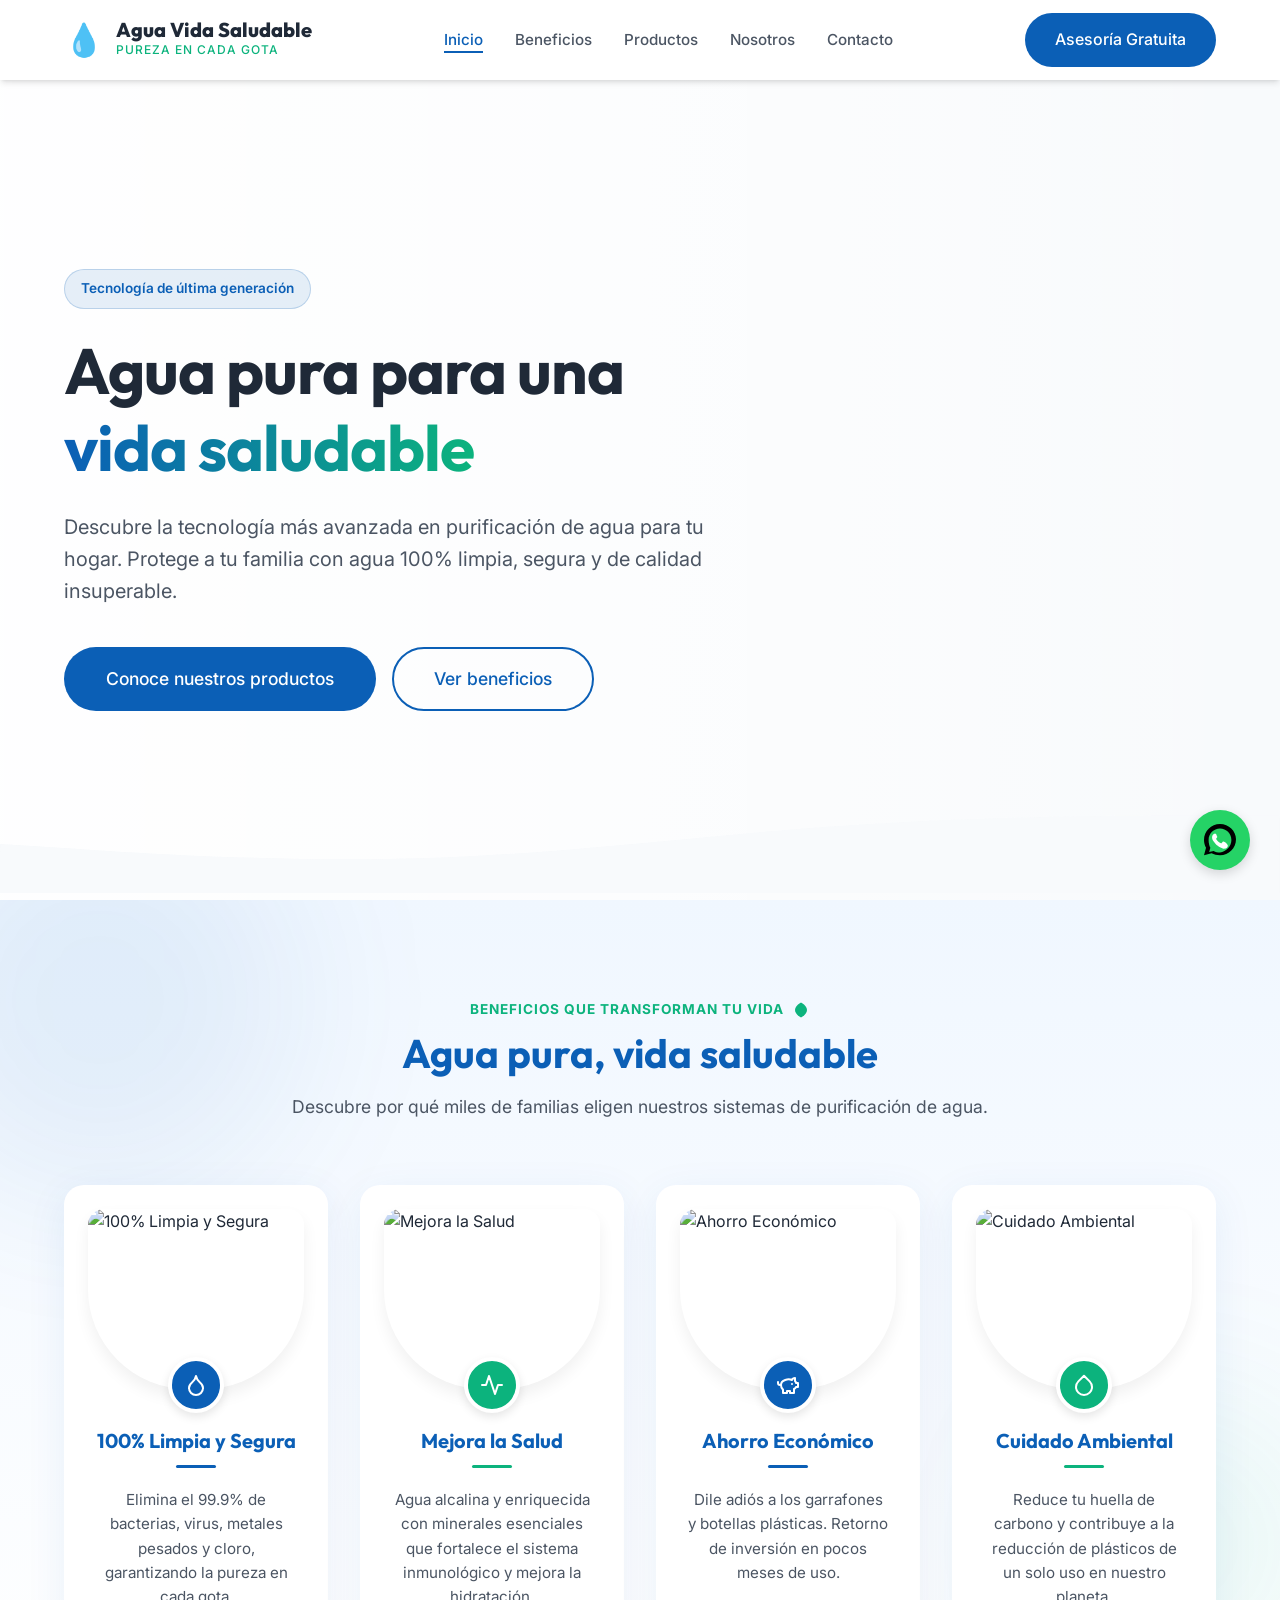
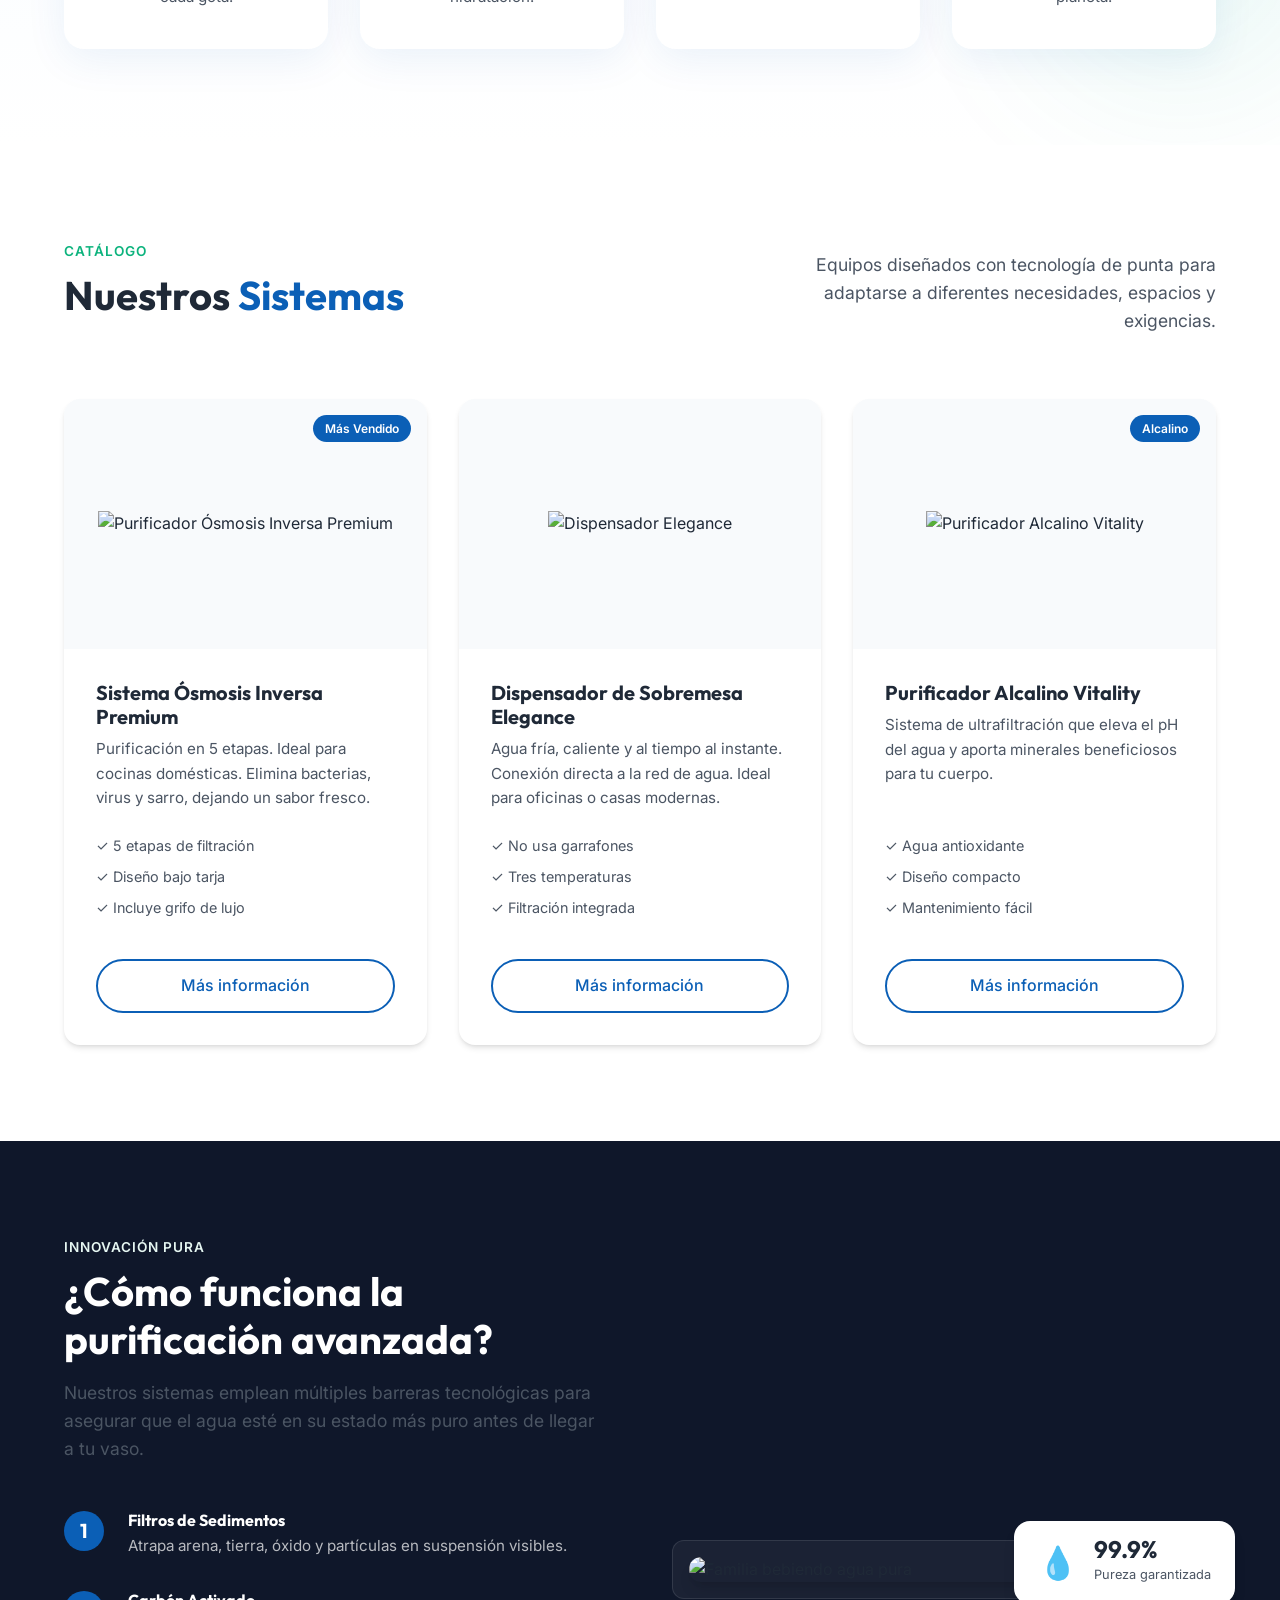
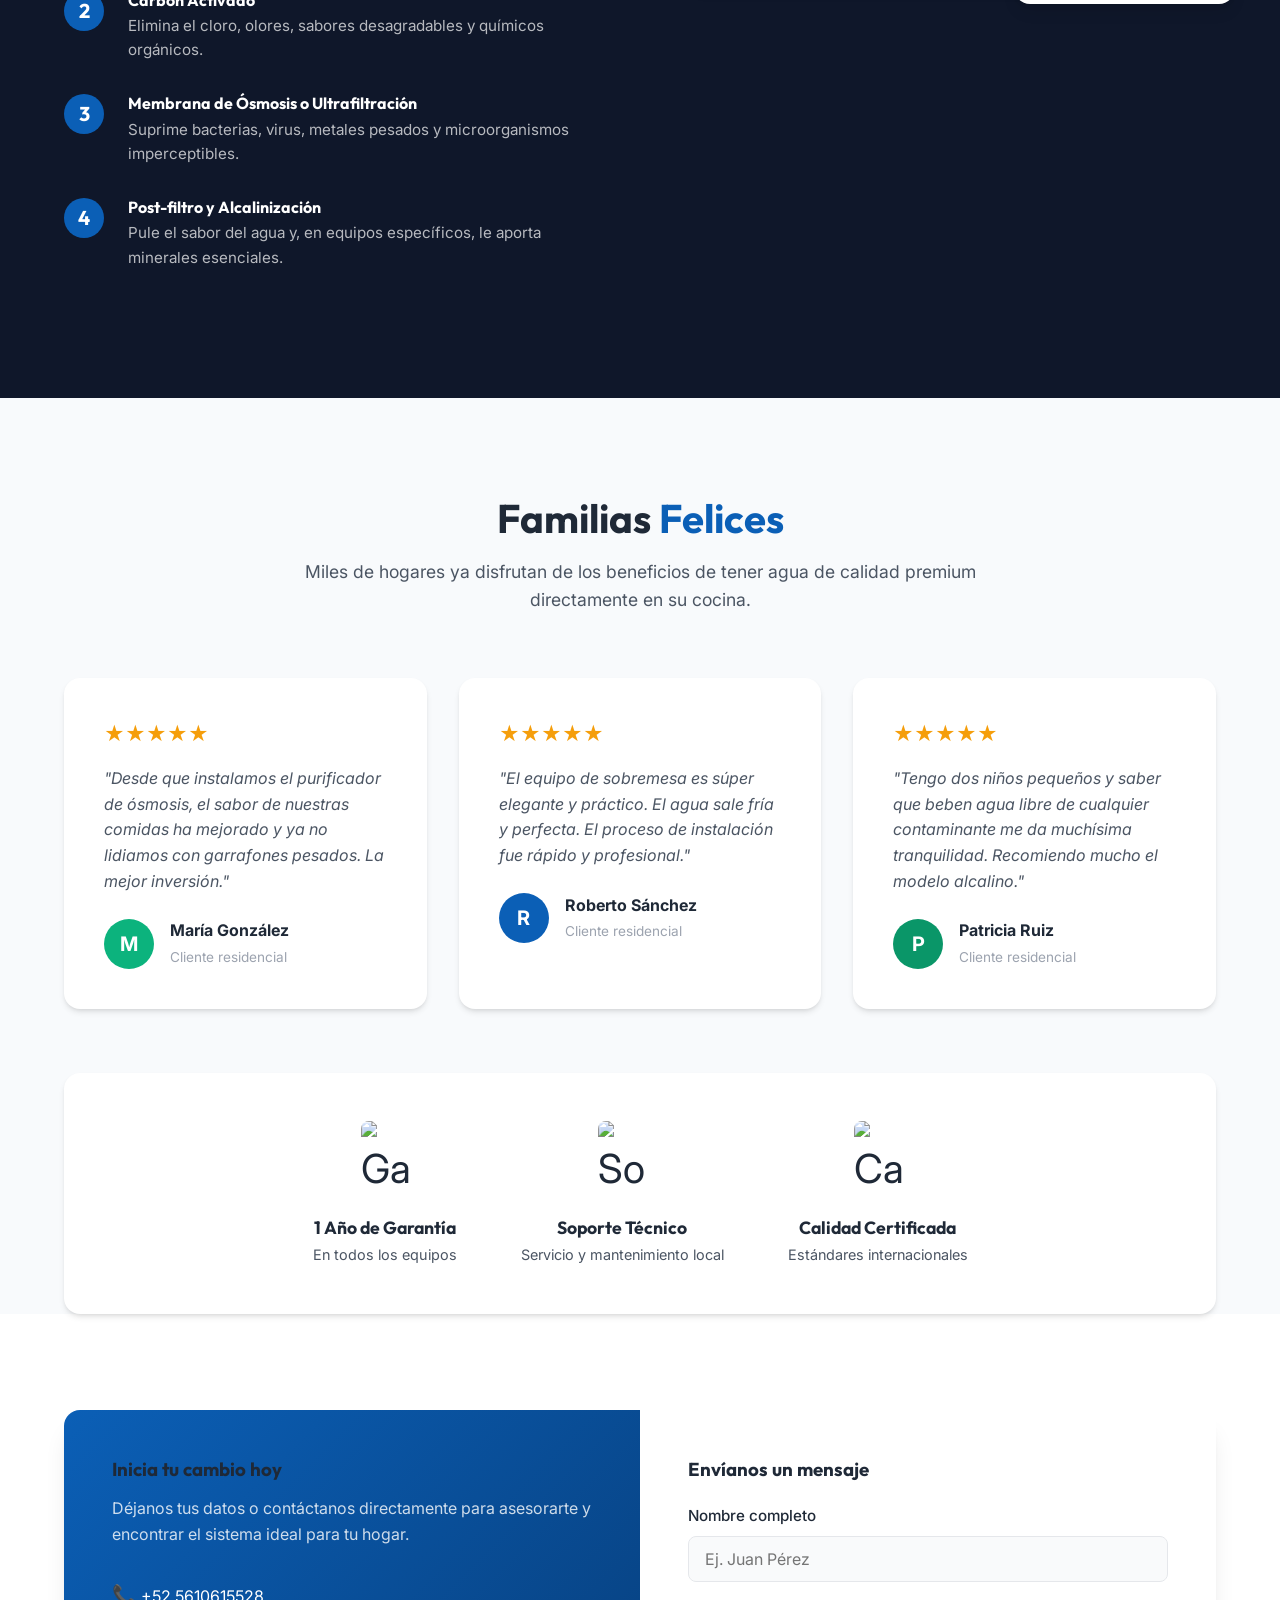
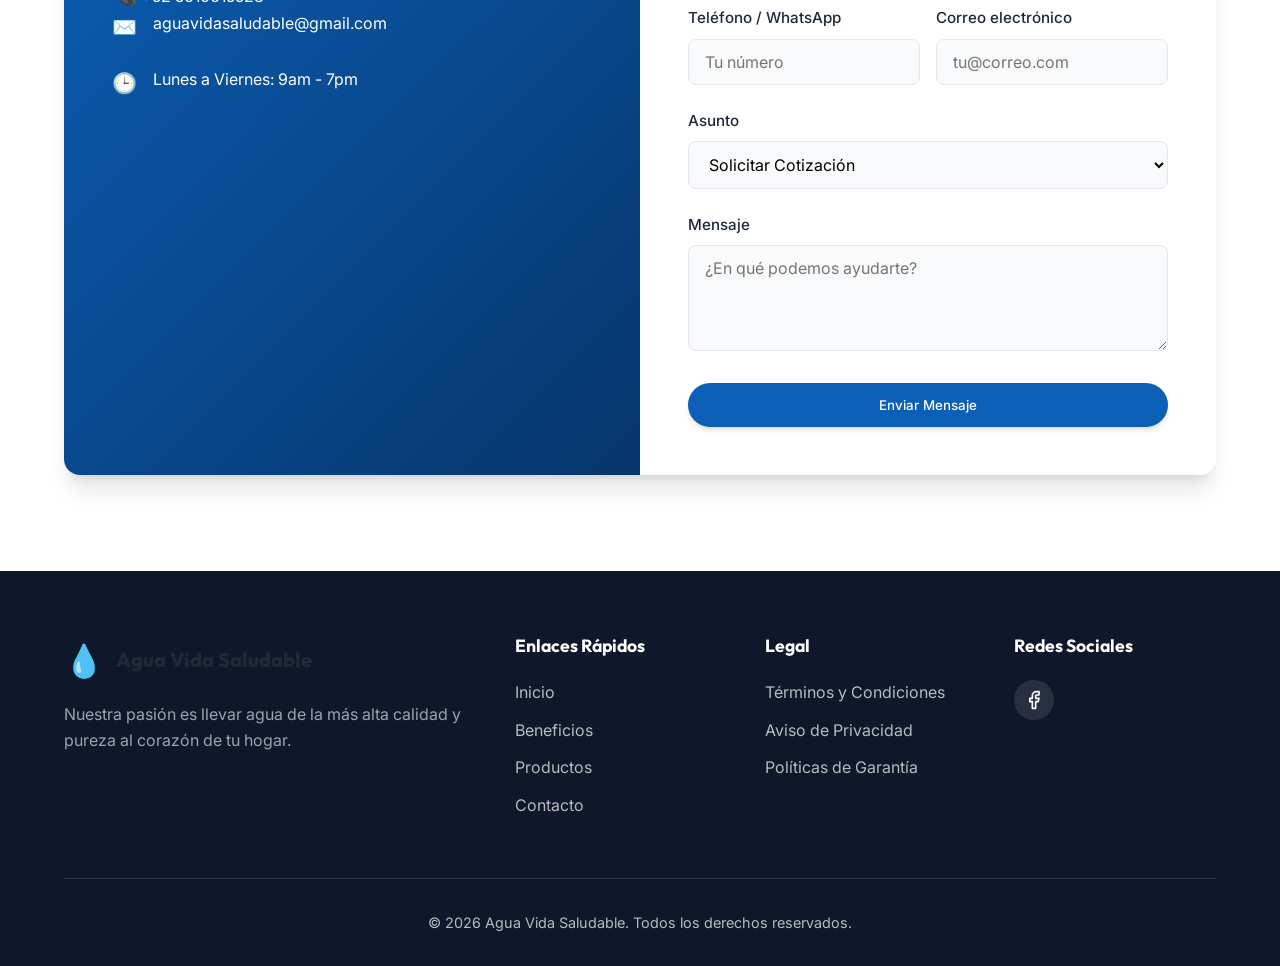
==== index.html @ 28e623c7 "Add files via upload" ====
<!DOCTYPE html>
<html lang="es">

<head>
    <meta charset="UTF-8">
    <meta name="viewport" content="width=device-width, initial-scale=1.0">
    <title>Agua Vida Saludable | Purificación de Agua para tu Hogar</title>
    <meta name="description"
        content="Sistemas de purificación de agua con tecnología avanzada para tu hogar. Agua 100% limpia y segura para una vida saludable.">

    <!-- Google Fonts -->
    <link rel="preconnect" href="https://fonts.googleapis.com">
    <link rel="preconnect" href="https://fonts.gstatic.com" crossorigin>
    <link
        href="https://fonts.googleapis.com/css2?family=Outfit:wght@300;400;500;600;700;800&family=Inter:wght@300;400;500;600&display=swap"
        rel="stylesheet">

    <link rel="stylesheet" href="styles.css">
</head>

<body>
    <!-- Navbar -->
    <header class="header" id="header">
        <div class="container nav-container">
            <a href="#" class="logo">
                <span class="logo-icon">💧</span> <!-- Consider replacing with SVG -->
                <div class="logo-text">
                    <span class="logo-title">Agua Vida Saludable</span>
                    <span class="logo-subtitle">Pureza en cada gota</span>
                </div>
            </a>

            <nav class="nav-menu" id="nav-menu">
                <ul class="nav-list">
                    <li class="nav-item"><a href="#inicio" class="nav-link">Inicio</a></li>
                    <li class="nav-item"><a href="#beneficios" class="nav-link">Beneficios</a></li>
                    <li class="nav-item"><a href="#productos" class="nav-link">Productos</a></li>
                    <li class="nav-item"><a href="#nosotros" class="nav-link">Nosotros</a></li>
                    <li class="nav-item"><a href="#contacto" class="nav-link">Contacto</a></li>
                </ul>
                <div class="nav-close" id="nav-close">
                    <span>✕</span>
                </div>
            </nav>

            <div class="nav-actions">
                <a href="#contacto" class="btn btn-primary d-none-mobile">Asesoría Gratuita</a>
                <div class="nav-toggle" id="nav-toggle">
                    <span class="bar"></span>
                    <span class="bar"></span>
                    <span class="bar"></span>
                </div>
            </div>
        </div>
    </header>

    <main>
        <!-- Home / Hero Section -->
        <section class="hero" id="inicio">
            <div class="hero-overlay"></div>
            <div class="container hero-container">
                <div class="hero-content">
                    <span class="badge fade-in-up">Tecnología de última generación</span>
                    <h1 class="hero-title fade-in-up delay-1">Agua pura para una <br><span class="text-gradient">vida
                            saludable</span></h1>
                    <p class="hero-description fade-in-up delay-2">Descubre la tecnología más avanzada en purificación
                        de agua para tu hogar. Protege a tu familia con agua 100% limpia, segura y de calidad
                        insuperable.</p>
                    <div class="hero-btns fade-in-up delay-3">
                        <a href="#productos" class="btn btn-primary btn-large">Conoce nuestros productos</a>
                        <a href="#beneficios" class="btn btn-outline btn-large">Ver beneficios</a>
                    </div>
                </div>
            </div>
            <!-- Curve bottom -->
            <div class="hero-shape">
                <svg viewBox="0 0 1440 120" xmlns="http://www.w3.org/2000/svg">
                    <path
                        d="M0,64L80,69.3C160,75,320,85,480,80C640,75,800,53,960,42.7C1120,32,1280,32,1360,32L1440,32L1440,120L1360,120C1280,120,1120,120,960,120C800,120,640,120,480,120C320,120,160,120,80,120L0,120Z"
                        fill="#f8fafc"></path>
                </svg>
            </div>
        </section>

        <!-- Benefits Section - Redesigned -->
        <section class="section section-beneficios" id="beneficios">
            <div class="container">
                <div class="section-header center fade-in-up">
                    <span class="section-subtitle subtitle-leaf">BENEFICIOS QUE TRANSFORMAN TU VIDA <svg width="18"
                            height="18" viewBox="0 0 24 24" fill="none" class="leaf-icon">
                            <path d="M12 22C12 22 20 18 20 12C20 6 12 2 12 2C12 2 4 6 4 12C4 18 12 22 12 22Z"
                                fill="var(--accent-green)" />
                        </svg></span>
                    <h2 class="section-title text-primary">Agua pura, vida saludable</h2>
                    <p class="section-description">Descubre por qué miles de familias eligen nuestros sistemas de
                        purificación de agua.</p>
                </div>

                <div class="benefits-grid-new">
                    <!-- Card 1 -->
                    <div class="benefit-card-new reveal">
                        <div class="benefit-header">
                            <div class="benefit-img-wrapper">
                                <img src="Imagenes/ChatGPT Image 23 abr 2026, 19_21_10.png" alt="100% Limpia y Segura">
                            </div>
                            <div class="benefit-icon-circle bg-blue">
                                <svg width="24" height="24" viewBox="0 0 24 24" fill="none" stroke="currentColor"
                                    stroke-width="2" stroke-linecap="round" stroke-linejoin="round">
                                    <path
                                        d="M12 22a7 7 0 0 0 7-7c0-2-1-3.9-3-5.5s-3.5-4-4-6.5c-.5 2.5-2 4.9-4 6.5C6 11.1 5 13 5 15a7 7 0 0 0 7 7z">
                                    </path>
                                </svg>
                            </div>
                        </div>
                        <div class="benefit-content">
                            <h3 class="benefit-title">100% Limpia y Segura</h3>
                            <div class="divider bg-blue"></div>
                            <p class="benefit-desc">Elimina el 99.9% de bacterias, virus, metales pesados y cloro,
                                garantizando la pureza en cada gota.</p>
                        </div>
                    </div>

                    <!-- Card 2 -->
                    <div class="benefit-card-new reveal delay-1">
                        <div class="benefit-header">
                            <div class="benefit-img-wrapper">
                                <img src="Imagenes/ChatGPT Image 23 abr 2026, 19_21_18.png" alt="Mejora la Salud">
                            </div>
                            <div class="benefit-icon-circle bg-green">
                                <svg width="24" height="24" viewBox="0 0 24 24" fill="none" stroke="currentColor"
                                    stroke-width="2" stroke-linecap="round" stroke-linejoin="round">
                                    <path d="M22 12h-4l-3 9L9 3l-3 9H2"></path>
                                </svg>
                            </div>
                        </div>
                        <div class="benefit-content">
                            <h3 class="benefit-title">Mejora la Salud</h3>
                            <div class="divider bg-green"></div>
                            <p class="benefit-desc">Agua alcalina y enriquecida con minerales esenciales que fortalece
                                el sistema inmunológico y mejora la hidratación.</p>
                        </div>
                    </div>

                    <!-- Card 3 -->
                    <div class="benefit-card-new reveal delay-2">
                        <div class="benefit-header">
                            <div class="benefit-img-wrapper">
                                <img src="Imagenes/ChatGPT Image 23 abr 2026, 19_21_23.png" alt="Ahorro Económico">
                            </div>
                            <div class="benefit-icon-circle bg-blue">
                                <svg width="24" height="24" viewBox="0 0 24 24" fill="none" stroke="currentColor"
                                    stroke-width="2" stroke-linecap="round" stroke-linejoin="round">
                                    <path
                                        d="M19 5c-1.5 0-2.8 1.4-3 2-3.5-1.5-11-.3-11 5 0 1.8 0 3 2 4.5V20h4v-2h3v2h4v-4c1-.5 1.7-1 2-2h2v-4h-2c0-1-.5-1.5-1-2h0V5z">
                                    </path>
                                    <path d="M2 9v1c0 1.1.9 2 2 2h1"></path>
                                    <path d="M16 11h.01"></path>
                                </svg>
                            </div>
                        </div>
                        <div class="benefit-content">
                            <h3 class="benefit-title">Ahorro Económico</h3>
                            <div class="divider bg-blue"></div>
                            <p class="benefit-desc">Dile adiós a los garrafones y botellas plásticas. Retorno de
                                inversión en pocos meses de uso.</p>
                        </div>
                    </div>

                    <!-- Card 4 -->
                    <div class="benefit-card-new reveal delay-3">
                        <div class="benefit-header">
                            <div class="benefit-img-wrapper">
                                <img src="Imagenes/ChatGPT Image 23 abr 2026, 19_28_13.png" alt="Cuidado Ambiental">
                            </div>
                            <div class="benefit-icon-circle bg-green">
                                <svg width="24" height="24" viewBox="0 0 24 24" fill="none" stroke="currentColor"
                                    stroke-width="2" stroke-linecap="round" stroke-linejoin="round">
                                    <path d="M12 2.69l5.66 5.66a8 8 0 1 1-11.31 0z"></path>
                                </svg>
                            </div>
                        </div>
                        <div class="benefit-content">
                            <h3 class="benefit-title">Cuidado Ambiental</h3>
                            <div class="divider bg-green"></div>
                            <p class="benefit-desc">Reduce tu huella de carbono y contribuye a la reducción de plásticos
                                de un solo uso en nuestro planeta.</p>
                        </div>
                    </div>
                </div>
            </div>
        </section>

        <!-- Products Section -->
        <section class="section" id="productos">
            <div class="container">
                <div class="section-header">
                    <div class="header-col">
                        <span class="section-subtitle">Catálogo</span>
                        <h2 class="section-title">Nuestros <span class="text-primary">Sistemas</span></h2>
                    </div>
                    <div class="header-col text-right">
                        <p class="section-description max-w-sm">Equipos diseñados con tecnología de punta para adaptarse
                            a diferentes necesidades, espacios y exigencias.</p>
                    </div>
                </div>

                <div class="products-grid">
                    <!-- Product 1 -->
                    <div class="product-card reveal">
                        <div class="product-badge">Más Vendido</div>
                        <div class="product-image-wrapper">
                            <img src="assets/product-1.jpg" alt="Purificador Ósmosis Inversa Premium"
                                class="product-img" id="img-product-1">
                        </div>
                        <div class="product-content">
                            <h3 class="product-title">Sistema Ósmosis Inversa Premium</h3>
                            <p class="product-desc">Purificación en 5 etapas. Ideal para cocinas domésticas. Elimina
                                bacterias, virus y sarro, dejando un sabor fresco.</p>
                            <ul class="product-features">
                                <li>✓ 5 etapas de filtración</li>
                                <li>✓ Diseño bajo tarja</li>
                                <li>✓ Incluye grifo de lujo</li>
                            </ul>
                            <div class="product-footer">
                                <a href="#contacto" class="btn btn-outline btn-full">Más información</a>
                            </div>
                        </div>
                    </div>

                    <!-- Product 2 -->
                    <div class="product-card reveal delay-1">
                        <div class="product-image-wrapper">
                            <img src="assets/product-2.jpg" alt="Dispensador Elegance" class="product-img"
                                id="img-product-2">
                        </div>
                        <div class="product-content">
                            <h3 class="product-title">Dispensador de Sobremesa Elegance</h3>
                            <p class="product-desc">Agua fría, caliente y al tiempo al instante. Conexión directa a la
                                red de agua. Ideal para oficinas o casas modernas.</p>
                            <ul class="product-features">
                                <li>✓ No usa garrafones</li>
                                <li>✓ Tres temperaturas</li>
                                <li>✓ Filtración integrada</li>
                            </ul>
                            <div class="product-footer">
                                <a href="#contacto" class="btn btn-outline btn-full">Más información</a>
                            </div>
                        </div>
                    </div>

                    <!-- Product 3 -->
                    <div class="product-card reveal delay-2">
                        <div class="product-badge bg-green">Alcalino</div>
                        <div class="product-image-wrapper">
                            <img src="assets/product-3.jpg" alt="Purificador Alcalino Vitality" class="product-img"
                                id="img-product-3">
                        </div>
                        <div class="product-content">
                            <h3 class="product-title">Purificador Alcalino Vitality</h3>
                            <p class="product-desc">Sistema de ultrafiltración que eleva el pH del agua y aporta
                                minerales beneficiosos para tu cuerpo.</p>
                            <ul class="product-features">
                                <li>✓ Agua antioxidante</li>
                                <li>✓ Diseño compacto</li>
                                <li>✓ Mantenimiento fácil</li>
                            </ul>
                            <div class="product-footer">
                                <a href="#contacto" class="btn btn-outline btn-full">Más información</a>
                            </div>
                        </div>
                    </div>
                </div>
            </div>
        </section>

        <!-- How it Works -->
        <section class="section section-dark" id="nosotros">
            <div class="container relative">
                <div class="grid-2 gap-alot items-center">
                    <div class="how-content reveal">
                        <span class="section-subtitle text-light">Innovación pura</span>
                        <h2 class="section-title text-white">¿Cómo funciona la purificación avanzada?</h2>
                        <p class="section-description text-gray">Nuestros sistemas emplean múltiples barreras
                            tecnológicas para asegurar que el agua esté en su estado más puro antes de llegar a tu vaso.
                        </p>

                        <div class="steps-list">
                            <div class="step-item">
                                <div class="step-number">1</div>
                                <div class="step-info">
                                    <h4 class="step-title">Filtros de Sedimentos</h4>
                                    <p class="step-desc">Atrapa arena, tierra, óxido y partículas en suspensión
                                        visibles.</p>
                                </div>
                            </div>
                            <div class="step-item">
                                <div class="step-number">2</div>
                                <div class="step-info">
                                    <h4 class="step-title">Carbón Activado</h4>
                                    <p class="step-desc">Elimina el cloro, olores, sabores desagradables y químicos
                                        orgánicos.</p>
                                </div>
                            </div>
                            <div class="step-item">
                                <div class="step-number">3</div>
                                <div class="step-info">
                                    <h4 class="step-title">Membrana de Ósmosis o Ultrafiltración</h4>
                                    <p class="step-desc">Suprime bacterias, virus, metales pesados y microorganismos
                                        imperceptibles.</p>
                                </div>
                            </div>
                            <div class="step-item">
                                <div class="step-number">4</div>
                                <div class="step-info">
                                    <h4 class="step-title">Post-filtro y Alcalinización</h4>
                                    <p class="step-desc">Pule el sabor del agua y, en equipos específicos, le aporta
                                        minerales esenciales.</p>
                                </div>
                            </div>
                        </div>
                    </div>
                    <div class="how-image reveal right">
                        <div class="image-wrapper with-border">
                            <!-- Placeholder inline base64 for now, replacing with AI image later -->
                            <img src="assets/family.jpg" alt="Familia bebiendo agua pura" class="rounded-img shadow-lg"
                                id="img-family">
                            <div class="floating-card highlight-card top-right bounce">
                                <span class="highlight-icon">💧</span>
                                <div class="highlight-text">
                                    <strong>99.9%</strong>
                                    <span>Pureza garantizada</span>
                                </div>
                            </div>
                        </div>
                    </div>
                </div>
            </div>
            <!-- Curve top -->
            <div class="section-shape top">
                <svg viewBox="0 0 1440 120" xmlns="http://www.w3.org/2000/svg">
                    <path
                        d="M0,64L80,69.3C160,75,320,85,480,80C640,75,800,53,960,42.7C1120,32,1280,32,1360,32L1440,32L1440,0L1360,0C1280,0,1120,0,960,0C800,0,640,0,480,0C320,0,160,0,80,0L0,0Z"
                        fill="#ffffff"></path>
                </svg>
            </div>
            <!-- Curve bottom -->
            <div class="section-shape bottom text-bg">
                <svg viewBox="0 0 1440 120" xmlns="http://www.w3.org/2000/svg">
                    <path
                        d="M0,64L80,69.3C160,75,320,85,480,80C640,75,800,53,960,42.7C1120,32,1280,32,1360,32L1440,32L1440,120L1360,120C1280,120,1120,120,960,120C800,120,640,120,480,120C320,120,160,120,80,120L0,120Z"
                        fill="#f8fafc"></path>
                </svg>
            </div>
        </section>

        <!-- Testimonials & Trust -->
        <section class="section section-bg pb-0">
            <div class="container">
                <div class="section-header center mb-extra">
                    <h2 class="section-title">Familias <span class="text-primary">Felices</span></h2>
                    <p class="section-description">Miles de hogares ya disfrutan de los beneficios de tener agua de
                        calidad premium directamente en su cocina.</p>
                </div>

                <div class="testimonials-grid">
                    <div class="testimonial-card reveal">
                        <div class="rating">★★★★★</div>
                        <p class="testimonial-text">"Desde que instalamos el purificador de ósmosis, el sabor de
                            nuestras comidas ha mejorado y ya no lidiamos con garrafones pesados. La mejor inversión."
                        </p>
                        <div class="author">
                            <div class="author-img bg-green">M</div>
                            <div class="author-info">
                                <strong>María González</strong>
                                <span>Cliente residencial</span>
                            </div>
                        </div>
                    </div>
                    <div class="testimonial-card reveal delay-1">
                        <div class="rating">★★★★★</div>
                        <p class="testimonial-text">"El equipo de sobremesa es súper elegante y práctico. El agua sale
                            fría y perfecta. El proceso de instalación fue rápido y profesional."</p>
                        <div class="author">
                            <div class="author-img bg-blue">R</div>
                            <div class="author-info">
                                <strong>Roberto Sánchez</strong>
                                <span>Cliente residencial</span>
                            </div>
                        </div>
                    </div>
                    <div class="testimonial-card reveal delay-2">
                        <div class="rating">★★★★★</div>
                        <p class="testimonial-text">"Tengo dos niños pequeños y saber que beben agua libre de cualquier
                            contaminante me da muchísima tranquilidad. Recomiendo mucho el modelo alcalino."</p>
                        <div class="author">
                            <div class="author-img bg-green-dark">P</div>
                            <div class="author-info">
                                <strong>Patricia Ruiz</strong>
                                <span>Cliente residencial</span>
                            </div>
                        </div>
                    </div>
                </div>

                <!-- Trust Badges -->
                <div class="trust-container reveal">
                    <div class="trust-item">
                        <div class="trust-icon"><img src="Imagenes/garantia.png" alt="Garantía" style="max-width: 48px; border-radius: 8px;"></div>
                        <h4>1 Año de Garantía</h4>
                        <p>En todos los equipos</p>
                    </div>
                    <div class="trust-item">
                        <div class="trust-icon"><img src="Imagenes/soporte.png" alt="Soporte" style="max-width: 48px; border-radius: 8px;"></div>
                        <h4>Soporte Técnico</h4>
                        <p>Servicio y mantenimiento local</p>
                    </div>
                    <div class="trust-item">
                        <div class="trust-icon"><img src="Imagenes/calidad.png" alt="Calidad" style="max-width: 48px; border-radius: 8px;"></div>
                        <h4>Calidad Certificada</h4>
                        <p>Estándares internacionales</p>
                    </div>
                </div>
            </div>
        </section>

        <!-- Contact Section -->
        <section class="section" id="contacto">
            <div class="container">
                <div class="contact-card shadow-xl rounded-2xl overflow-hidden reveal">
                    <div class="grid-2 gap-0">
                        <div class="contact-info bg-gradient-blue text-white p-wide">
                            <h3 class="mb-4 text-2xl font-bold">Inicia tu cambio hoy</h3>
                            <p class="mb-8 text-white-80">Déjanos tus datos o contáctanos directamente para asesorarte y
                                encontrar el sistema ideal para tu hogar.</p>

                            <ul class="contact-list" <li>
                                <span class="icon">📞</span>
                                <span>+52 5610615528</span>
                                </li>
                                <li>
                                    <span class="icon">✉️</span>
                                    <span>aguavidasaludable@gmail.com</span>
                                </li>
                                <li>
                                    <span class="icon">🕒</span>
                                    <span>Lunes a Viernes: 9am - 7pm</span>
                                </li>
                            </ul>
                        </div>
                        <div class="contact-form-container bg-white p-wide">
                            <h3 class="mb-6 text-xl font-bold">Envíanos un mensaje</h3>
                            <form id="contactForm" class="contact-form" action="https://formsubmit.co/aguavidasaludable@gmail.com" method="POST">
                                <!-- Configuración de Formsubmit -->
                                <input type="hidden" name="_subject" value="Nuevo mensaje - Agua Vida Saludable">
                                <input type="hidden" name="_captcha" value="false">
                                
                                <div class="form-group">
                                    <label for="name">Nombre completo</label>
                                    <input type="text" id="name" name="Nombre" class="form-control" placeholder="Ej. Juan Pérez"
                                        required>
                                </div>
                                <div class="form-group grid-2 gap-md">
                                    <div>
                                        <label for="phone">Teléfono / WhatsApp</label>
                                        <input type="tel" id="phone" name="Telefono" class="form-control" placeholder="Tu número"
                                            required>
                                    </div>
                                    <div>
                                        <label for="email">Correo electrónico</label>
                                        <input type="email" id="email" name="Email" class="form-control" placeholder="tu@correo.com" required>
                                    </div>
                                </div>
                                <div class="form-group">
                                    <label for="subject">Asunto</label>
                                    <select id="subject" name="Asunto" class="form-control" required>
                                        <option value="cotizacion">Solicitar Cotización</option>
                                        <option value="asesoria">Asesoría sobre productos</option>
                                        <option value="mantenimiento">Mantenimiento de equipo</option>
                                        <option value="otro">Otro</option>
                                    </select>
                                </div>
                                <div class="form-group">
                                    <label for="message">Mensaje</label>
                                    <textarea id="message" name="Mensaje" rows="4" class="form-control"
                                        placeholder="¿En qué podemos ayudarte?" required></textarea>
                                </div>
                                <button type="submit" class="btn btn-primary btn-full shadow-md">Enviar Mensaje</button>
                            </form>
                        </div>
                    </div>
                </div>
            </div>
        </section>
    </main>

    <!-- Footer -->
    <footer class="footer">
        <div class="container">
            <div class="footer-grid">
                <div class="footer-col brand-col">
                    <a href="#" class="logo text-white mb-4">
                        <span class="logo-icon">💧</span>
                        <div class="logo-text">
                            <span class="logo-title">Agua Vida Saludable</span>
                        </div>
                    </a>
                    <p class="footer-desc text-gray">Nuestra pasión es llevar agua de la más alta calidad y pureza al
                        corazón de tu hogar.</p>
                </div>

                <div class="footer-col">
                    <h4 class="footer-heading">Enlaces Rápidos</h4>
                    <ul class="footer-links">
                        <li><a href="#inicio">Inicio</a></li>
                        <li><a href="#beneficios">Beneficios</a></li>
                        <li><a href="#productos">Productos</a></li>
                        <li><a href="#contacto">Contacto</a></li>
                    </ul>
                </div>

                <div class="footer-col">
                    <h4 class="footer-heading">Legal</h4>
                    <ul class="footer-links">
                        <li><a href="terminos-condiciones.html">Términos y Condiciones</a></li>
                        <li><a href="aviso-privacidad.html">Aviso de Privacidad</a></li>
                        <li><a href="politicas-garantia.html">Políticas de Garantía</a></li>
                    </ul>
                </div>

                <div class="footer-col">
                    <h4 class="footer-heading">Redes Sociales</h4>
                    <div class="social-links">
                        <a href="https://www.facebook.com/share/18jmCmpizF/" target="_blank" class="social-link" aria-label="Facebook">
                            <svg width="20" height="20" viewBox="0 0 24 24" fill="none" stroke="currentColor" stroke-width="2" stroke-linecap="round" stroke-linejoin="round"><path d="M18 2h-3a5 5 0 0 0-5 5v3H7v4h3v8h4v-8h3l1-4h-4V7a1 1 0 0 1 1-1h3z"></path></svg>
                        </a>
                    </div>
                </div>
            </div>

            <div class="footer-bottom text-center">
                <p>&copy; 2026 Agua Vida Saludable. Todos los derechos reservados.</p>
            </div>
        </div>
    </footer>

    <!-- Floating WhatsApp Button -->
    <a href="#" id="whatsapp-btn" target="_blank" class="floating-whatsapp" aria-label="Chat on WhatsApp">
        <svg viewBox="0 0 32 32" fill="currentColor">
            <path
                d="M16,0C7.163,0,0,7.163,0,16c0,2.83,0.74,5.485,2.03,7.802l-2.02,7.362l7.531-1.977C9.822,30.41,12.802,31.2,16,31.2  c8.837,0,16-7.163,16-16C32,7.163,24.837,0,16,0z M16,28.6c-2.316,0-4.48-0.612-6.36-1.666l-4.475,1.176l1.196-4.364  C5.302,21.848,4.6,19.012,4.6,16c0-6.286,5.114-11.4,11.4-11.4S27.4,9.714,27.4,16S22.286,27.4,16,28.6z"
                fill="#000000" />
            <path
                d="M21.902,18.73c-0.347-0.174-2.05-1.013-2.368-1.129c-0.318-0.116-0.549-0.174-0.781,0.174  c-0.231,0.347-0.896,1.129-1.098,1.36c-0.203,0.232-0.405,0.261-0.752,0.087c-0.347-0.174-1.464-0.54-2.788-1.718  c-1.031-0.917-1.727-2.049-1.93-2.397c-0.203-0.347-0.022-0.536,0.152-0.709c0.156-0.156,0.347-0.405,0.52-0.608  c0.174-0.203,0.231-0.347,0.347-0.579c0.116-0.232,0.058-0.434-0.029-0.608c-0.087-0.174-0.781-1.882-1.07-2.576  C11.834,9.721,11.554,9.75,11.332,9.75c-0.203,0-0.521-0.029-0.781-0.029c-0.26,0-0.694,0.087-1.07,0.492  C9.104,10.619,8.063,11.574,8.063,13.513c0,1.939,1.446,3.819,1.649,4.08c0.203,0.261,2.789,4.257,6.755,5.972  c0.943,0.408,1.678,0.652,2.253,0.835c0.948,0.301,1.81,0.258,2.492,0.156c0.763-0.113,2.05-0.838,2.34-1.649  c0.289-0.81,0.289-1.505,0.203-1.649S22.25,18.904,21.902,18.73z"
                fill="#ffffff" />
        </svg>
    </a>

    <script src="script.js"></script>
</body>

</html>
---- styles.css ----
/* =====================
   Variables & Theme
   ===================== */
:root {
    --primary-blue: #0b5fb6;
    --primary-blue-hover: #08498f;
    --primary-blue-light: #e6f0fa;
    --accent-green: #0cb37d;
    --accent-green-hover: #0a9668;
    --accent-green-light: #e6f7f2;
    --text-main: #1f2937;
    --text-muted: #4b5563;
    --text-light: #9ca3af;
    --bg-main: #ffffff;
    --bg-alt: #f8fafc;
    --bg-dark: #0f172a;
    --font-heading: 'Outfit', sans-serif;
    --font-body: 'Inter', sans-serif;
    --max-width: 1200px;
    --nav-height: 80px;
    --transition: all 0.3s cubic-bezier(0.4, 0, 0.2, 1);
    --shadow-sm: 0 1px 2px 0 rgb(0 0 0 / 0.05);
    --shadow-md: 0 4px 6px -1px rgb(0 0 0 / 0.1), 0 2px 4px -2px rgb(0 0 0 / 0.1);
    --shadow-lg: 0 10px 15px -3px rgb(0 0 0 / 0.1), 0 4px 6px -4px rgb(0 0 0 / 0.1);
    --shadow-xl: 0 20px 25px -5px rgb(0 0 0 / 0.1), 0 8px 10px -6px rgb(0 0 0 / 0.1);
}

* { margin: 0; padding: 0; box-sizing: border-box; }
html { scroll-behavior: smooth; scroll-padding-top: var(--nav-height); }
body { font-family: var(--font-body); color: var(--text-main); background-color: var(--bg-main); line-height: 1.6; overflow-x: hidden; }
h1, h2, h3, h4, h5, h6 { font-family: var(--font-heading); font-weight: 700; line-height: 1.2; color: var(--text-main); }
a { text-decoration: none; color: inherit; }
ul { list-style: none; }
img { max-width: 100%; height: auto; display: block; }

.container { width: 100%; max-width: var(--max-width); margin: 0 auto; padding: 0 1.5rem; }
.text-primary { color: var(--primary-blue); }
.text-green { color: var(--accent-green); }
.text-white { color: #ffffff; }
.text-gray { color: var(--text-light); }
.text-white-80 { color: rgba(255,255,255,0.8); }

.bg-blue-light { background-color: var(--primary-blue-light); }
.bg-green-light { background-color: var(--accent-green-light); }
.bg-green { background-color: var(--accent-green); color: white; }
.bg-blue { background-color: var(--primary-blue); color: white; }
.bg-green-dark { background-color: var(--accent-green-hover); color: white; }
.bg-white { background-color: var(--bg-main); }
.bg-gradient-blue { background: linear-gradient(135deg, #0b5fb6 0%, #06356b 100%); }

.text-center { text-align: center; }
.text-right { text-align: right; }
.center { margin-left: auto; margin-right: auto; text-align: center; }
.section { padding: 6rem 0; }
.section-bg { background-color: var(--bg-alt); }
.section-dark { background-color: var(--bg-dark); }
.pb-0 { padding-bottom: 0; }
.mb-4 { margin-bottom: 1rem; }
.mb-6 { margin-bottom: 1.5rem; }
.mb-8 { margin-bottom: 2rem; }
.mb-extra { margin-bottom: 4rem; }

.shadow-md { box-shadow: var(--shadow-md); }
.shadow-lg { box-shadow: var(--shadow-lg); }
.shadow-xl { box-shadow: var(--shadow-xl); }
.rounded-img { border-radius: 12px; }
.rounded-2xl { border-radius: 1rem; }
.overflow-hidden { overflow: hidden; }

.p-wide { padding: 3rem; }
.grid-2 { display: grid; grid-template-columns: 1fr 1fr; }
.gap-md { gap: 1rem; }
.gap-alot { gap: 4rem; }
.items-center { align-items: center; }
.relative { position: relative; }
.max-w-sm { max-width: 400px; margin-left: auto; }

.btn { display: inline-flex; align-items: center; justify-content: center; padding: 0.75rem 1.75rem; border-radius: 50px; font-family: var(--font-body); font-weight: 500; transition: var(--transition); cursor: pointer; border: 2px solid transparent; }
.btn-primary { background-color: var(--primary-blue); color: white; }
.btn-primary:hover { background-color: var(--primary-blue-hover); transform: translateY(-2px); box-shadow: 0 4px 12px rgba(11, 95, 182, 0.3); }
.btn-outline { background-color: transparent; color: var(--primary-blue); border-color: var(--primary-blue); }
.btn-outline:hover { background-color: var(--primary-blue); color: white; }
.btn-large { padding: 1rem 2.5rem; font-size: 1.1rem; }
.btn-full { width: 100%; }

.header { position: fixed; top: 0; left: 0; width: 100%; height: var(--nav-height); background-color: rgba(255, 255, 255, 0.95); backdrop-filter: blur(10px); z-index: 1000; box-shadow: var(--shadow-sm); transition: var(--transition); }
.header.scrolled { box-shadow: var(--shadow-md); }
.nav-container { display: flex; justify-content: space-between; align-items: center; height: 100%; }
.logo { display: flex; align-items: center; gap: 0.75rem; }
.logo-icon { font-size: 2rem; color: var(--primary-blue); }
.logo-text { display: flex; flex-direction: column; }
.logo-title { font-family: var(--font-heading); font-weight: 800; font-size: 1.25rem; line-height: 1; color: var(--text-main); }
.logo-subtitle { font-size: 0.75rem; font-weight: 500; color: var(--accent-green); text-transform: uppercase; letter-spacing: 1px; }
.nav-list { display: flex; gap: 2rem; }
.nav-link { font-weight: 500; font-size: 0.95rem; color: var(--text-muted); transition: var(--transition); position: relative; }
.nav-link:hover, .nav-link.active { color: var(--primary-blue); }
.nav-link::after { content: ''; position: absolute; bottom: -4px; left: 0; width: 0; height: 2px; background-color: var(--primary-blue); transition: width 0.3s ease; }
.nav-link:hover::after, .nav-link.active::after { width: 100%; }
.nav-close { display: none; position: absolute; top: 1.5rem; right: 1.5rem; font-size: 1.5rem; cursor: pointer; }
.nav-actions { display: flex; align-items: center; gap: 1rem; }
.nav-toggle { display: none; cursor: pointer; flex-direction: column; gap: 5px; }
.bar { width: 25px; height: 3px; background-color: var(--text-main); transition: var(--transition); border-radius: 3px; }

.hero { position: relative; padding-top: var(--nav-height); min-height: 100vh; display: flex; align-items: center; background-color: var(--bg-alt); background-image: url('assets/hero-bg.png'); background-size: cover; background-position: center; overflow: hidden; }
.hero-overlay { position: absolute; inset: 0; background: linear-gradient(90deg, rgba(255,255,255,0.9) 0%, rgba(255,255,255,0.6) 50%, rgba(255,255,255,0) 100%); z-index: 1; }
.hero-container { position: relative; z-index: 2; }
.hero-content { max-width: 650px; padding: 4rem 0; }
.badge { display: inline-block; padding: 0.5rem 1rem; background-color: rgba(11, 95, 182, 0.1); color: var(--primary-blue); border-radius: 50px; font-size: 0.85rem; font-weight: 600; margin-bottom: 1.5rem; border: 1px solid rgba(11, 95, 182, 0.2); }
.hero-title { font-size: 4rem; margin-bottom: 1.5rem; letter-spacing: -1px; }
.text-gradient { background: linear-gradient(to right, var(--primary-blue), var(--accent-green)); -webkit-background-clip: text; -webkit-text-fill-color: transparent; background-clip: text; }
.hero-description { font-size: 1.25rem; color: var(--text-muted); margin-bottom: 2.5rem; }
.hero-btns { display: flex; gap: 1rem; }
.hero-shape { position: absolute; bottom: 0; left: 0; width: 100%; z-index: 2; transform: translateY(1px); }

.section-header { margin-bottom: 4rem; }
.section-header.center { max-width: 700px; }
.section-subtitle { font-weight: 600; color: var(--accent-green); text-transform: uppercase; letter-spacing: 1px; font-size: 0.85rem; display: block; margin-bottom: 0.5rem; }
.section-subtitle.text-light { color: var(--accent-green-light); }
.section-title { font-size: 2.5rem; margin-bottom: 1rem; }
.section-title.text-white { color: white; }
.section-description { font-size: 1.1rem; color: var(--text-muted); }
.header-col { flex: 1; }
.section-header:not(.center) { display: flex; justify-content: space-between; align-items: flex-end; }

/* =====================
   Beneficios Redesign
   ===================== */
.section-beneficios {
    background: linear-gradient(180deg, #f0f7ff 0%, #ffffff 100%);
    position: relative;
    padding: 6rem 0;
    overflow: hidden;
}
.section-beneficios::before,
.section-beneficios::after {
    content: '';
    position: absolute;
    border-radius: 50%;
    filter: blur(80px);
    z-index: 0;
    opacity: 0.5;
}
.section-beneficios::before {
    width: 400px;
    height: 400px;
    background: rgba(11, 95, 182, 0.15);
    top: -100px;
    left: -100px;
}
.section-beneficios::after {
    width: 300px;
    height: 300px;
    background: rgba(12, 179, 125, 0.15);
    bottom: 50px;
    right: -50px;
}
.section-beneficios .container {
    position: relative;
    z-index: 1;
}

.subtitle-leaf {
    display: inline-flex;
    align-items: center;
    justify-content: center;
    gap: 8px;
    font-size: 0.85rem;
    color: var(--accent-green);
    font-weight: 700;
    letter-spacing: 1px;
    text-transform: uppercase;
}

.benefits-grid-new {
    display: grid;
    grid-template-columns: repeat(4, 1fr);
    gap: 2rem;
    margin-top: 3rem;
}

.benefit-card-new {
    background: white;
    border-radius: 20px;
    box-shadow: 0 10px 40px rgba(11, 95, 182, 0.08);
    display: flex;
    flex-direction: column;
    height: 100%;
    transition: var(--transition);
    position: relative;
    z-index: 2;
}

.benefit-card-new:hover {
    transform: translateY(-10px);
    box-shadow: 0 20px 40px rgba(11, 95, 182, 0.15);
}

.benefit-header {
    position: relative;
    padding: 1.5rem 1.5rem 0;
    margin-bottom: 2.5rem;
}

.benefit-img-wrapper {
    width: 100%;
    height: 180px;
    border-radius: 16px 16px 100px 100px;
    overflow: hidden;
    position: relative;
    box-shadow: 0 8px 16px rgba(0,0,0,0.06);
}

.benefit-img-wrapper img {
    width: 100%;
    height: 100%;
    object-fit: cover;
    transition: transform 0.5s ease;
}

.benefit-card-new:hover .benefit-img-wrapper img {
    transform: scale(1.05);
}

.benefit-icon-circle {
    position: absolute;
    bottom: -24px;
    left: 50%;
    transform: translateX(-50%);
    width: 56px;
    height: 56px;
    border-radius: 50%;
    border: 4px solid white;
    display: flex;
    align-items: center;
    justify-content: center;
    z-index: 2;
    box-shadow: 0 4px 10px rgba(0,0,0,0.1);
}

.benefit-icon-circle.bg-blue { background-color: var(--primary-blue); color: white; }
.benefit-icon-circle.bg-green { background-color: var(--accent-green); color: white; }

.benefit-content {
    padding: 0 2rem 2.5rem;
    display: flex;
    flex-direction: column;
    align-items: center;
    flex: 1;
}

.benefit-content .benefit-title {
    font-size: 1.25rem;
    color: var(--primary-blue);
    font-weight: 700;
    margin-bottom: 0.75rem;
    text-align: center;
}

.benefit-content .divider {
    width: 40px;
    height: 3px;
    border-radius: 2px;
    margin-bottom: 1.25rem;
}
.divider.bg-blue { background-color: var(--primary-blue); }
.divider.bg-green { background-color: var(--accent-green); }

.benefit-content .benefit-desc {
    text-align: center;
    color: var(--text-muted);
    font-size: 0.95rem;
    line-height: 1.6;
}

@media (max-width: 1200px) {
    .benefits-grid-new {
        grid-template-columns: repeat(2, 1fr);
    }
}

@media (max-width: 640px) {
    .benefits-grid-new {
        grid-template-columns: 1fr;
    }
}

.products-grid { display: grid; grid-template-columns: repeat(auto-fit, minmax(320px, 1fr)); gap: 2rem; }
.product-card { background: white; border-radius: 1rem; overflow: hidden; box-shadow: var(--shadow-md); transition: var(--transition); position: relative; display: flex; flex-direction: column; }
.product-card:hover { transform: translateY(-10px); box-shadow: var(--shadow-xl); }
.product-badge { position: absolute; top: 1rem; right: 1rem; background-color: var(--primary-blue); color: white; font-size: 0.75rem; font-weight: 600; padding: 0.25rem 0.75rem; border-radius: 50px; z-index: 2; }
.product-image-wrapper { height: 250px; padding: 2rem; background-color: var(--bg-alt); display: flex; align-items: center; justify-content: center; }
.product-img { max-height: 100%; object-fit: contain; transition: var(--transition); }
.product-card:hover .product-img { transform: scale(1.05); }
.product-content { padding: 2rem; display: flex; flex-direction: column; flex: 1; }
.product-title { font-size: 1.25rem; margin-bottom: 0.5rem; }
.product-desc { color: var(--text-muted); font-size: 0.95rem; margin-bottom: 1.5rem; flex-grow: 1; }
.product-features { margin-bottom: 2rem; }
.product-features li { font-size: 0.9rem; color: var(--text-muted); margin-bottom: 0.5rem; }
.product-footer { margin-top: auto; }

.steps-list { margin-top: 3rem; }
.step-item { display: flex; gap: 1.5rem; margin-bottom: 2rem; }
.step-number { width: 40px; height: 40px; flex-shrink: 0; background-color: var(--primary-blue); color: white; border-radius: 50%; display: flex; align-items: center; justify-content: center; font-family: var(--font-heading); font-weight: 700; font-size: 1.25rem; }
.step-title { color: white; margin-bottom: 0.25rem; }
.step-desc { color: rgba(255, 255, 255, 0.7); font-size: 0.95rem; }
.image-wrapper { position: relative; border-radius: 12px; }
.image-wrapper.with-border { padding: 1rem; background: rgba(255, 255, 255, 0.05); border: 1px solid rgba(255, 255, 255, 0.1); }
.floating-card { position: absolute; background: white; padding: 1rem 1.5rem; border-radius: 1rem; box-shadow: var(--shadow-lg); display: flex; align-items: center; gap: 1rem; z-index: 3; }
.floating-card.top-right { top: -20px; right: -20px; }
.floating-card .highlight-icon { font-size: 2rem; }
.floating-card .highlight-text strong { display: block; color: var(--text-main); font-size: 1.5rem; font-family: var(--font-heading); line-height: 1; }
.floating-card .highlight-text span { font-size: 0.8rem; color: var(--text-muted); }
@keyframes bounce-slow { 0%, 100% { transform: translateY(0); } 50% { transform: translateY(-10px); } }
.bounce { animation: bounce-slow 4s infinite ease-in-out; }
.section-shape { position: absolute; left: 0; width: 100%; z-index: 10; }
.section-shape.top { top: 0; transform: translateY(-1px); }
.section-shape.bottom { bottom: 0; transform: translateY(1px); }

.testimonials-grid { display: grid; grid-template-columns: repeat(auto-fit, minmax(300px, 1fr)); gap: 2rem; margin-bottom: 4rem; }
.testimonial-card { background: white; padding: 2.5rem; border-radius: 1rem; box-shadow: var(--shadow-md); }
.rating { color: #f59e0b; margin-bottom: 1rem; font-size: 1.25rem; }
.testimonial-text { font-style: italic; color: var(--text-muted); margin-bottom: 1.5rem; font-size: 1rem; }
.author { display: flex; align-items: center; gap: 1rem; }
.author-img { width: 50px; height: 50px; border-radius: 50%; display: flex; align-items: center; justify-content: center; font-weight: 700; font-size: 1.25rem; color: white;}
.author-info strong { display: block; color: var(--text-main); }
.author-info span { font-size: 0.85rem; color: var(--text-light); }
.trust-container { display: flex; justify-content: center; gap: 4rem; flex-wrap: wrap; background: white; padding: 3rem; border-radius: 1rem; box-shadow: var(--shadow-md); margin-top: 4rem; }
.trust-item { text-align: center; }
.trust-icon { font-size: 2.5rem; margin-bottom: 1rem; display: flex; justify-content: center; }
.trust-item h4 { margin-bottom: 0.25rem; font-size: 1.1rem; }
.trust-item p { color: var(--text-muted); font-size: 0.9rem; }

.form-group { margin-bottom: 1.5rem; }
.form-group label { display: block; margin-bottom: 0.5rem; font-weight: 500; font-size: 0.95rem; }
.form-control { width: 100%; padding: 0.75rem 1rem; border: 1px solid #e5e7eb; border-radius: 0.5rem; font-family: var(--font-body); font-size: 1rem; transition: var(--transition); background-color: #f9fafb; }
.form-control:focus { outline: none; border-color: var(--primary-blue); background-color: white; box-shadow: 0 0 0 3px rgba(11, 95, 182, 0.1); }
.contact-list { margin-top: 2rem; }
.contact-list li { display: flex; align-items: flex-start; gap: 1rem; margin-bottom: 1.5rem; }
.contact-list .icon { font-size: 1.25rem; }

.footer { background-color: var(--bg-dark); color: rgba(255, 255, 255, 0.7); padding: 4rem 0 2rem; }
.footer-grid { display: grid; grid-template-columns: 2fr 1fr 1fr 1fr; gap: 3rem; margin-bottom: 3rem; }
.footer-heading { color: white; margin-bottom: 1.5rem; font-size: 1.1rem; }
.footer-links li { margin-bottom: 0.75rem; }
.footer-links a { transition: var(--transition); }
.footer-links a:hover { color: white; }
.social-links { display: flex; gap: 1rem; }
.social-link { width: 40px; height: 40px; border-radius: 50%; background-color: rgba(255, 255, 255, 0.1); display: flex; align-items: center; justify-content: center; color: white; transition: var(--transition); }
.social-link:hover { background-color: var(--primary-blue); transform: translateY(-3px); }
.footer-bottom { padding-top: 2rem; border-top: 1px solid rgba(255, 255, 255, 0.1); font-size: 0.9rem; text-align: center; }

.floating-whatsapp {
    position: fixed;
    bottom: 30px;
    right: 30px;
    width: 60px;
    height: 60px;
    background-color: #25d366;
    color: white;
    border-radius: 50%;
    display: flex;
    align-items: center;
    justify-content: center;
    box-shadow: 0 4px 12px rgba(0, 0, 0, 0.15);
    z-index: 9999;
    transition: transform 0.3s ease, box-shadow 0.3s ease;
    padding: 14px;
    animation: pulse-whatsapp 2s infinite;
}

.floating-whatsapp:hover {
    transform: scale(1.1);
    box-shadow: 0 6px 16px rgba(0, 0, 0, 0.2);
    background-color: #25d366; /* Keep green but let it scale */
    animation-play-state: paused;
}

.floating-whatsapp svg {
    width: 100%;
    height: 100%;
    fill: currentColor;
    display: block;
}

@keyframes pulse-whatsapp {
    0% {
        box-shadow: 0 0 0 0 rgba(37, 211, 102, 0.5);
    }
    70% {
        box-shadow: 0 0 0 15px rgba(37, 211, 102, 0);
    }
    100% {
        box-shadow: 0 0 0 0 rgba(37, 211, 102, 0);
    }
}

@media (max-width: 768px) {
    .floating-whatsapp {
        width: 55px;
        height: 55px;
        bottom: 20px;
        right: 20px;
        padding: 12px;
    }
}

.reveal { opacity: 0; transform: translateY(30px); transition: all 0.8s ease; }
.reveal.right { transform: translateX(30px); }
.reveal.active { opacity: 1; transform: translate(0); }
.fade-in-up { animation: fadeInUp 0.8s ease forwards; opacity: 0; }
@keyframes fadeInUp { from { opacity: 0; transform: translateY(20px); } to { opacity: 1; transform: translateY(0); } }
.delay-1 { animation-delay: 0.2s; transition-delay: 0.2s; }
.delay-2 { animation-delay: 0.4s; transition-delay: 0.4s; }
.delay-3 { animation-delay: 0.6s; transition-delay: 0.6s; }

@media (max-width: 992px) {
    .section-header:not(.center) { flex-direction: column; align-items: flex-start; gap: 1rem; }
    .text-right { text-align: left; }
    .max-w-sm { max-width: 100%; margin: 0; }
    .grid-2 { grid-template-columns: 1fr; }
    .p-wide { padding: 2rem; }
    .footer-grid { grid-template-columns: 1fr 1fr; }
}

@media (max-width: 768px) {
    .hero-title { font-size: 2.5rem; }
    .hero-description { font-size: 1.1rem; }
    .hero-btns { flex-direction: column; }
    .hero-content { padding-top: 6rem; text-align: center; }
    .nav-toggle { display: flex; }
    .nav-menu { position: fixed; top: 0; right: -100%; width: 100%; height: 100vh; background-color: white; flex-direction: column; align-items: center; justify-content: center; transition: 0.3s ease-in-out; box-shadow: -5px 0 15px rgba(0,0,0,0.1); }
    .nav-menu.active { right: 0; }
    .nav-list { flex-direction: column; text-align: center; gap: 2rem; }
    .nav-link { font-size: 1.25rem; }
    .nav-close { display: block; }
    .d-none-mobile { display: none; }
    .section { padding: 4rem 0; }
    .trust-container { gap: 2rem; padding: 2rem; margin-top: 2rem; flex-direction: column; }
    .contact-card .grid-2 { display: flex; flex-direction: column-reverse; }
}

@media (max-width: 576px) {
    .footer-grid { grid-template-columns: 1fr; gap: 2rem; }
    .form-group.grid-2 { grid-template-columns: 1fr; }
}
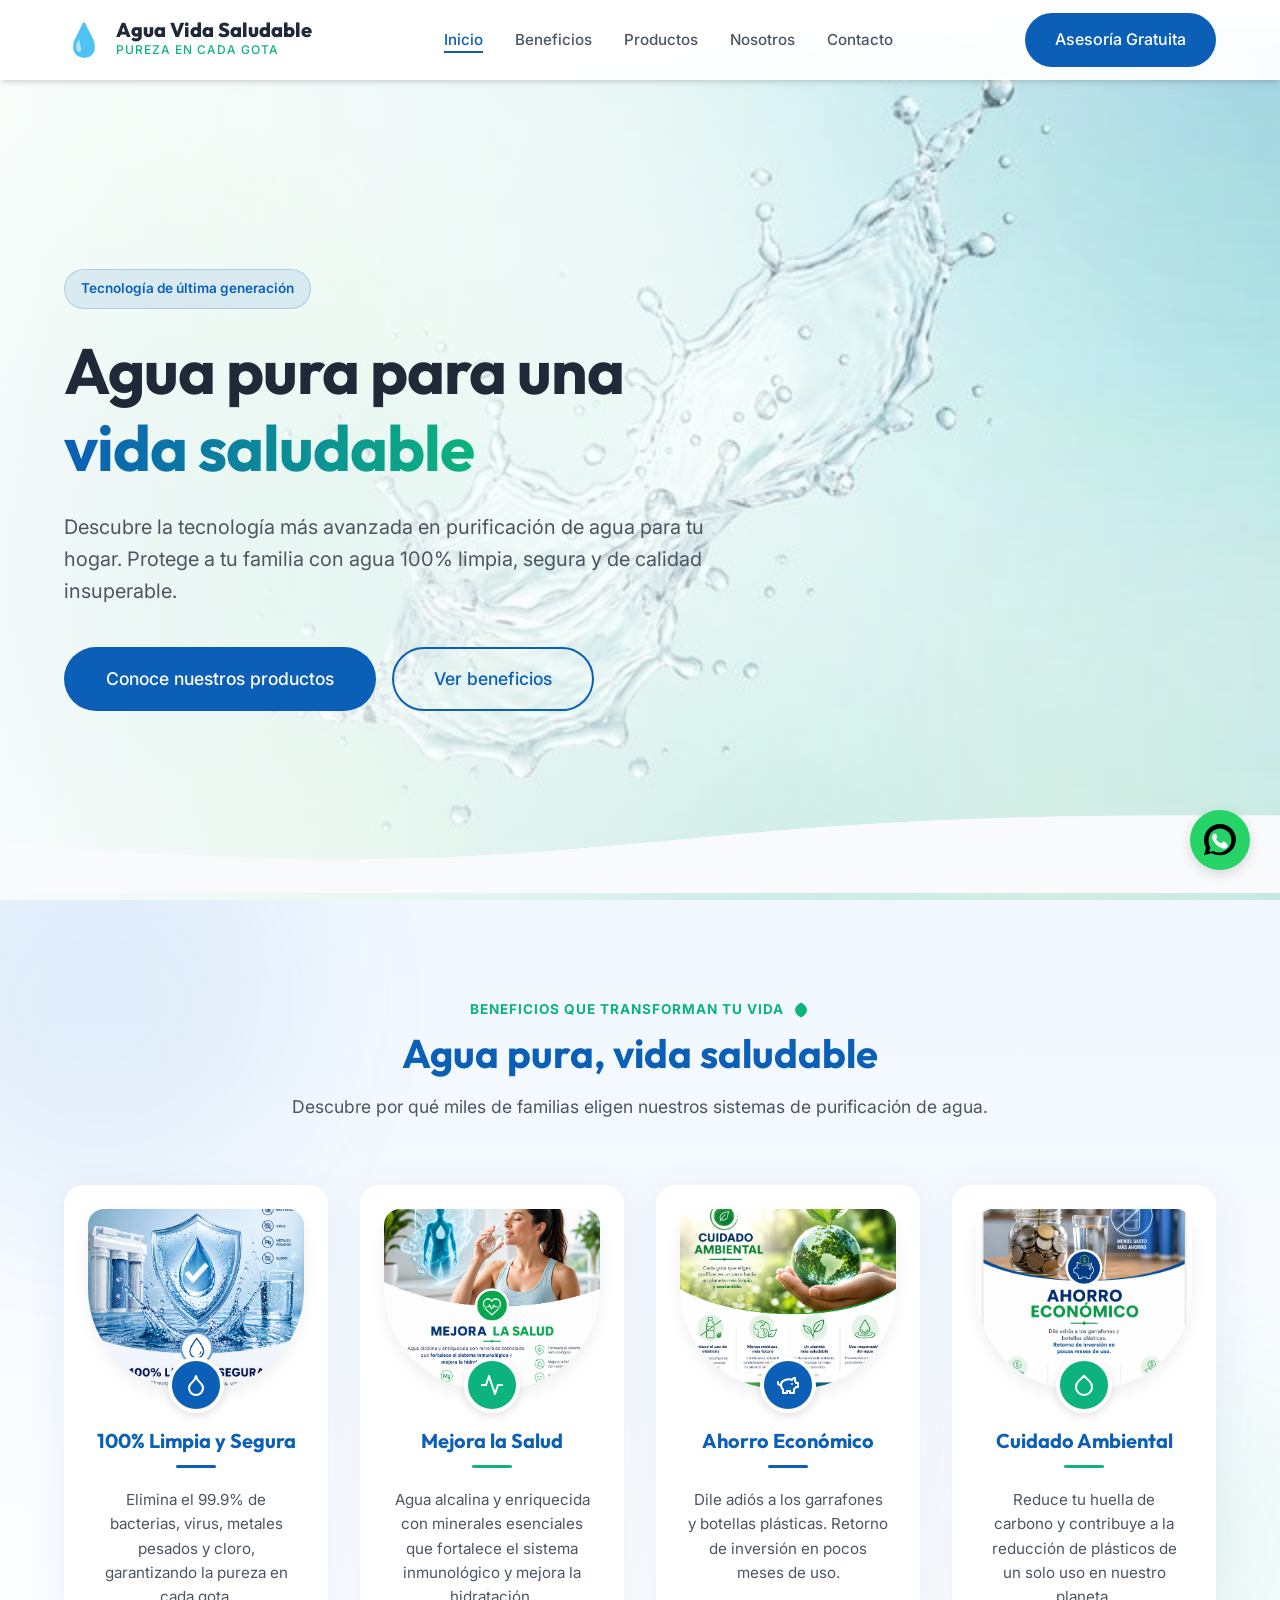
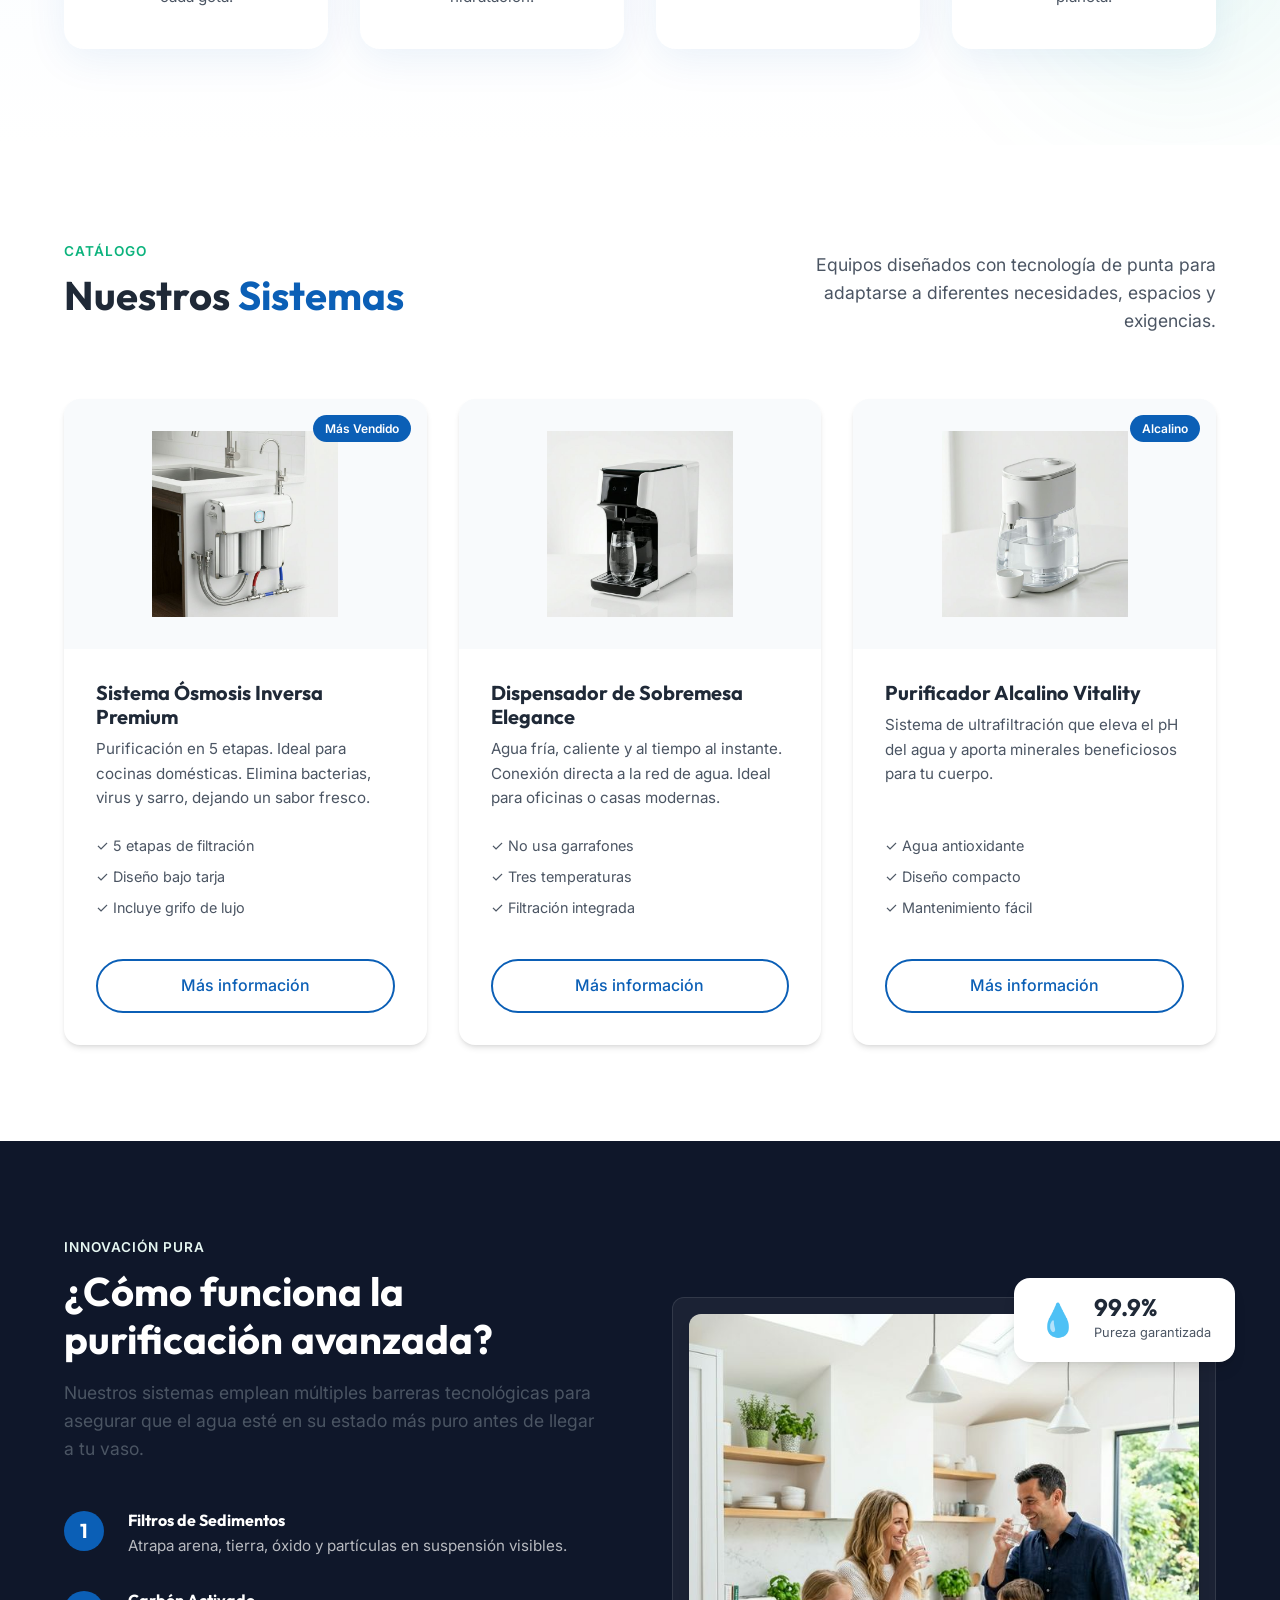
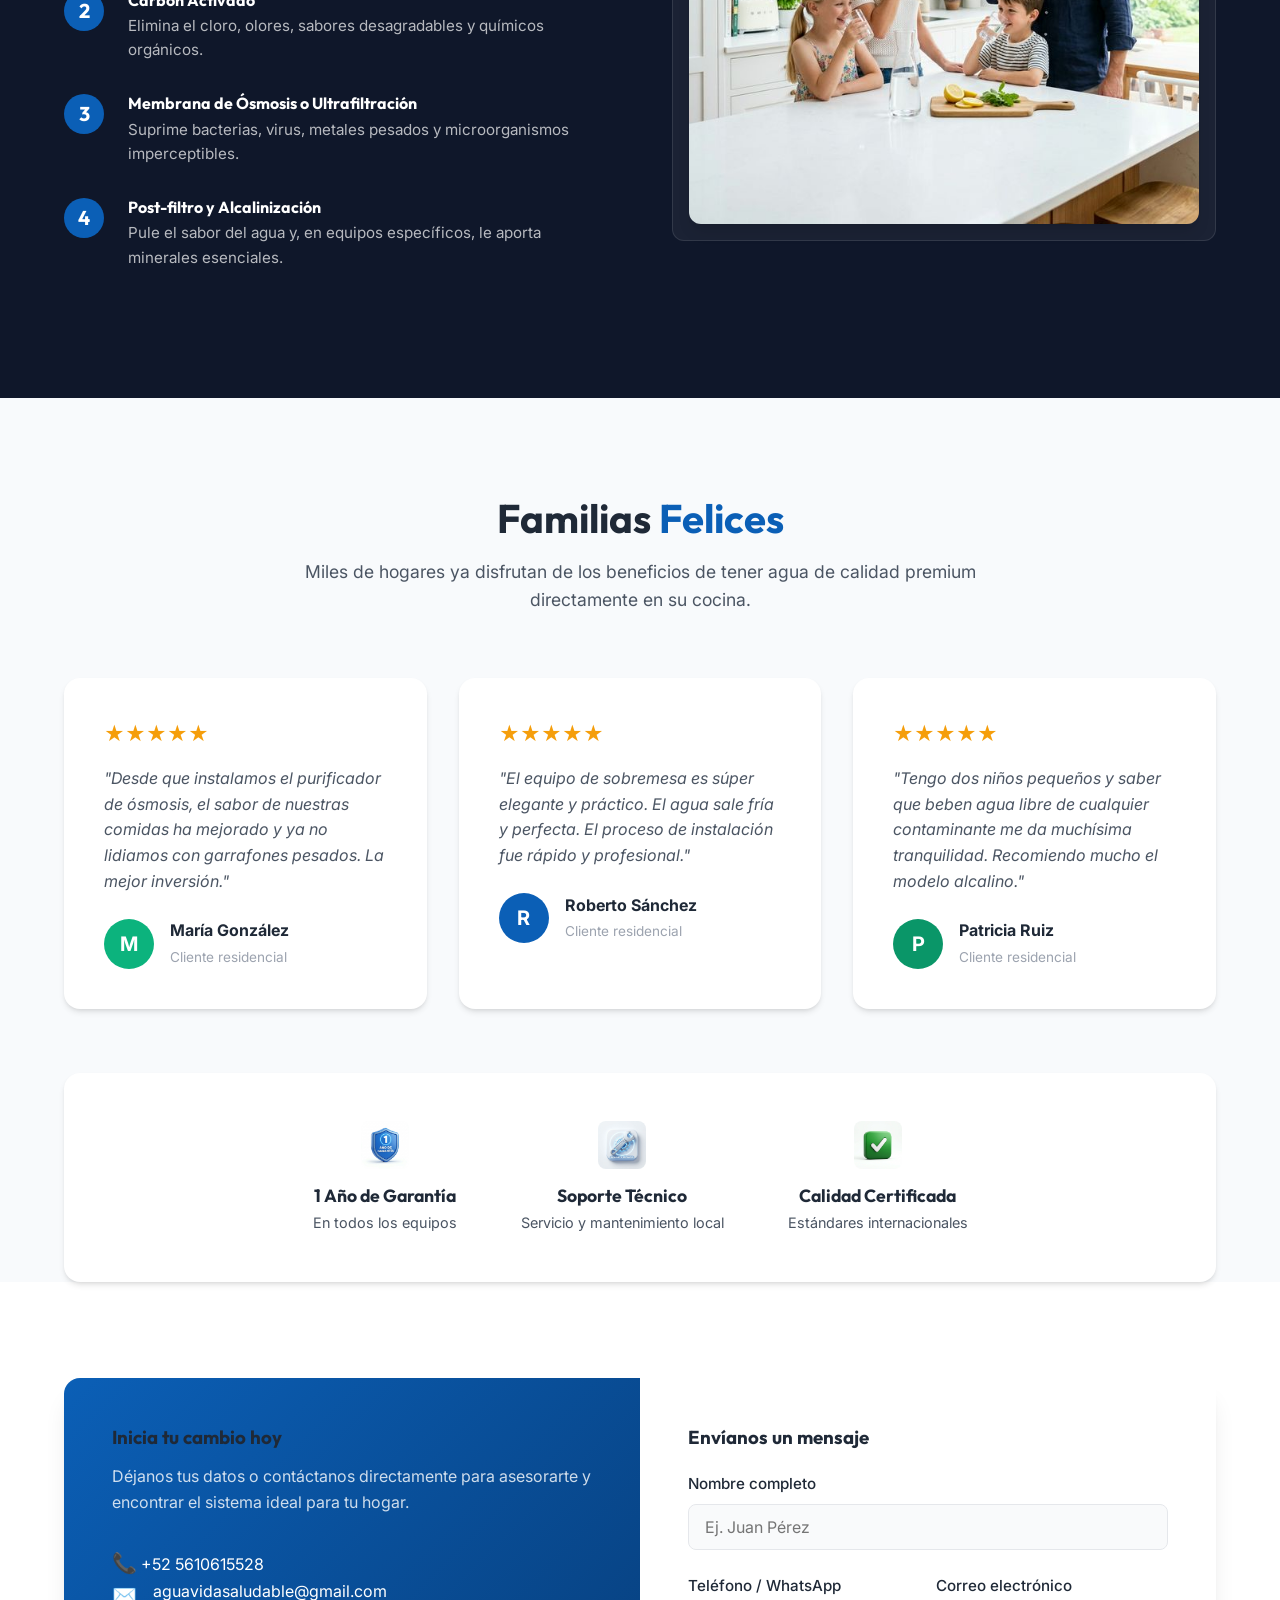
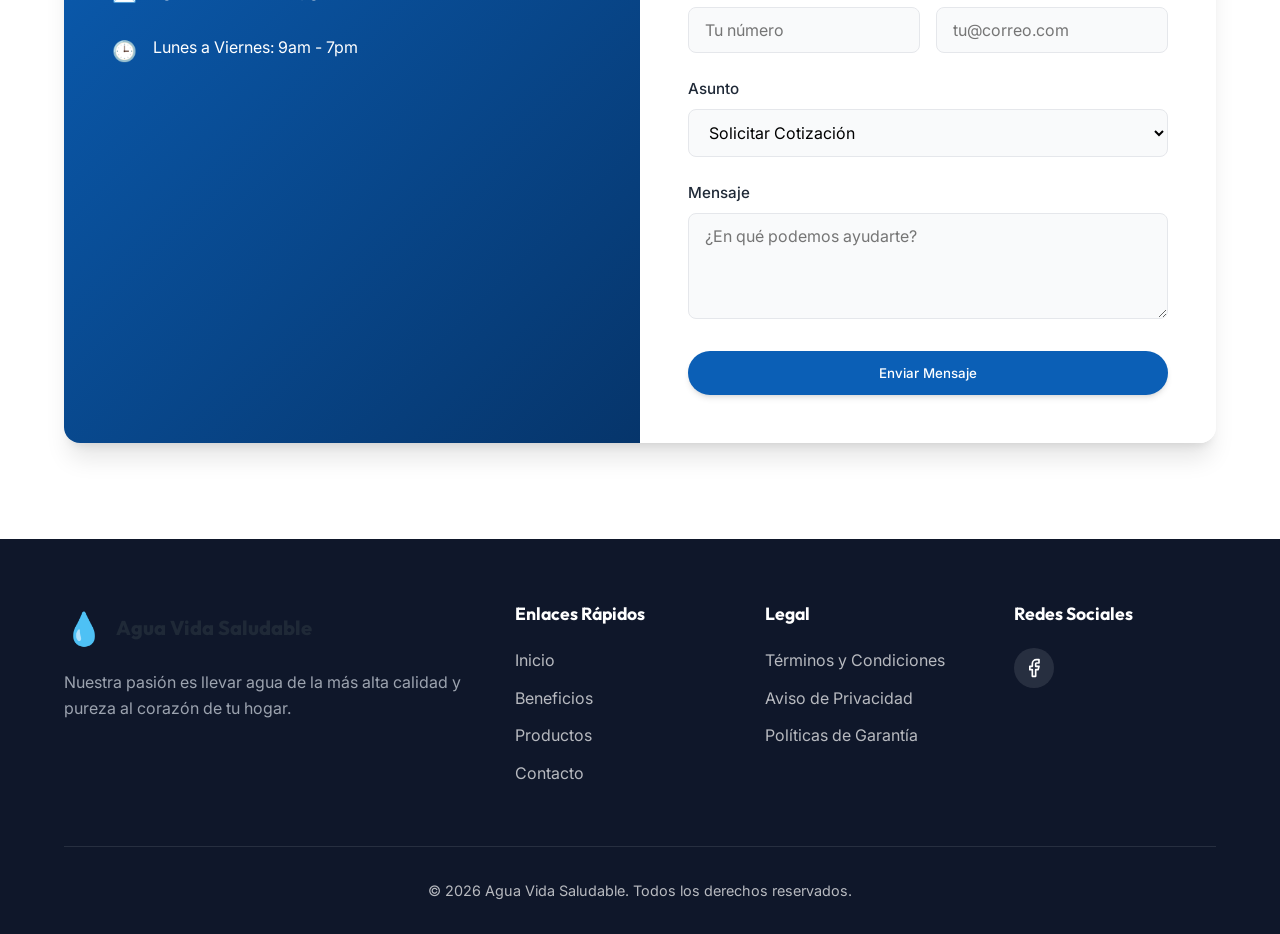
==== commit b2c344b5: "Add files via upload" ====
--- a/index.html
+++ b/index.html
@@ -101,7 +101,7 @@
                     <div class="benefit-card-new reveal">
                         <div class="benefit-header">
                             <div class="benefit-img-wrapper">
-                                <img src="Imagenes/ChatGPT Image 23 abr 2026, 19_21_10.png" alt="100% Limpia y Segura">
+                                <img src="ChatGPT Image 23 abr 2026, 19_21_10.png" alt="100% Limpia y Segura">
                             </div>
                             <div class="benefit-icon-circle bg-blue">
                                 <svg width="24" height="24" viewBox="0 0 24 24" fill="none" stroke="currentColor"
@@ -124,7 +124,7 @@
                     <div class="benefit-card-new reveal delay-1">
                         <div class="benefit-header">
                             <div class="benefit-img-wrapper">
-                                <img src="Imagenes/ChatGPT Image 23 abr 2026, 19_21_18.png" alt="Mejora la Salud">
+                                <img src="ChatGPT Image 23 abr 2026, 19_21_18.png" alt="Mejora la Salud">
                             </div>
                             <div class="benefit-icon-circle bg-green">
                                 <svg width="24" height="24" viewBox="0 0 24 24" fill="none" stroke="currentColor"
@@ -145,7 +145,7 @@
                     <div class="benefit-card-new reveal delay-2">
                         <div class="benefit-header">
                             <div class="benefit-img-wrapper">
-                                <img src="Imagenes/ChatGPT Image 23 abr 2026, 19_21_23.png" alt="Ahorro Económico">
+                                <img src="ChatGPT Image 23 abr 2026, 19_21_23.png" alt="Ahorro Económico">
                             </div>
                             <div class="benefit-icon-circle bg-blue">
                                 <svg width="24" height="24" viewBox="0 0 24 24" fill="none" stroke="currentColor"
@@ -170,7 +170,7 @@
                     <div class="benefit-card-new reveal delay-3">
                         <div class="benefit-header">
                             <div class="benefit-img-wrapper">
-                                <img src="Imagenes/ChatGPT Image 23 abr 2026, 19_28_13.png" alt="Cuidado Ambiental">
+                                <img src="ChatGPT Image 23 abr 2026, 19_28_13.png" alt="Cuidado Ambiental">
                             </div>
                             <div class="benefit-icon-circle bg-green">
                                 <svg width="24" height="24" viewBox="0 0 24 24" fill="none" stroke="currentColor"
@@ -209,7 +209,7 @@
                     <div class="product-card reveal">
                         <div class="product-badge">Más Vendido</div>
                         <div class="product-image-wrapper">
-                            <img src="assets/product-1.jpg" alt="Purificador Ósmosis Inversa Premium"
+                            <img src="product-1.jpg" alt="Purificador Ósmosis Inversa Premium"
                                 class="product-img" id="img-product-1">
                         </div>
                         <div class="product-content">
@@ -230,7 +230,7 @@
                     <!-- Product 2 -->
                     <div class="product-card reveal delay-1">
                         <div class="product-image-wrapper">
-                            <img src="assets/product-2.jpg" alt="Dispensador Elegance" class="product-img"
+                            <img src="product-2.jpg" alt="Dispensador Elegance" class="product-img"
                                 id="img-product-2">
                         </div>
                         <div class="product-content">
@@ -252,7 +252,7 @@
                     <div class="product-card reveal delay-2">
                         <div class="product-badge bg-green">Alcalino</div>
                         <div class="product-image-wrapper">
-                            <img src="assets/product-3.jpg" alt="Purificador Alcalino Vitality" class="product-img"
+                            <img src="product-3.jpg" alt="Purificador Alcalino Vitality" class="product-img"
                                 id="img-product-3">
                         </div>
                         <div class="product-content">
@@ -322,7 +322,7 @@
                     <div class="how-image reveal right">
                         <div class="image-wrapper with-border">
                             <!-- Placeholder inline base64 for now, replacing with AI image later -->
-                            <img src="assets/family.jpg" alt="Familia bebiendo agua pura" class="rounded-img shadow-lg"
+                            <img src="family.jpg" alt="Familia bebiendo agua pura" class="rounded-img shadow-lg"
                                 id="img-family">
                             <div class="floating-card highlight-card top-right bounce">
                                 <span class="highlight-icon">💧</span>
@@ -405,17 +405,17 @@
                 <!-- Trust Badges -->
                 <div class="trust-container reveal">
                     <div class="trust-item">
-                        <div class="trust-icon"><img src="Imagenes/garantia.png" alt="Garantía" style="max-width: 48px; border-radius: 8px;"></div>
+                        <div class="trust-icon"><img src="garantia.png" alt="Garantía" style="max-width: 48px; border-radius: 8px;"></div>
                         <h4>1 Año de Garantía</h4>
                         <p>En todos los equipos</p>
                     </div>
                     <div class="trust-item">
-                        <div class="trust-icon"><img src="Imagenes/soporte.png" alt="Soporte" style="max-width: 48px; border-radius: 8px;"></div>
+                        <div class="trust-icon"><img src="soporte.png" alt="Soporte" style="max-width: 48px; border-radius: 8px;"></div>
                         <h4>Soporte Técnico</h4>
                         <p>Servicio y mantenimiento local</p>
                     </div>
                     <div class="trust-item">
-                        <div class="trust-icon"><img src="Imagenes/calidad.png" alt="Calidad" style="max-width: 48px; border-radius: 8px;"></div>
+                        <div class="trust-icon"><img src="calidad.png" alt="Calidad" style="max-width: 48px; border-radius: 8px;"></div>
                         <h4>Calidad Certificada</h4>
                         <p>Estándares internacionales</p>
                     </div>
--- a/styles.css
+++ b/styles.css
@@ -101,7 +101,7 @@
 .nav-toggle { display: none; cursor: pointer; flex-direction: column; gap: 5px; }
 .bar { width: 25px; height: 3px; background-color: var(--text-main); transition: var(--transition); border-radius: 3px; }
 
-.hero { position: relative; padding-top: var(--nav-height); min-height: 100vh; display: flex; align-items: center; background-color: var(--bg-alt); background-image: url('assets/hero-bg.png'); background-size: cover; background-position: center; overflow: hidden; }
+.hero { position: relative; padding-top: var(--nav-height); min-height: 100vh; display: flex; align-items: center; background-color: var(--bg-alt); background-image: url('hero-bg.png'); background-size: cover; background-position: center; overflow: hidden; }
 .hero-overlay { position: absolute; inset: 0; background: linear-gradient(90deg, rgba(255,255,255,0.9) 0%, rgba(255,255,255,0.6) 50%, rgba(255,255,255,0) 100%); z-index: 1; }
 .hero-container { position: relative; z-index: 2; }
 .hero-content { max-width: 650px; padding: 4rem 0; }
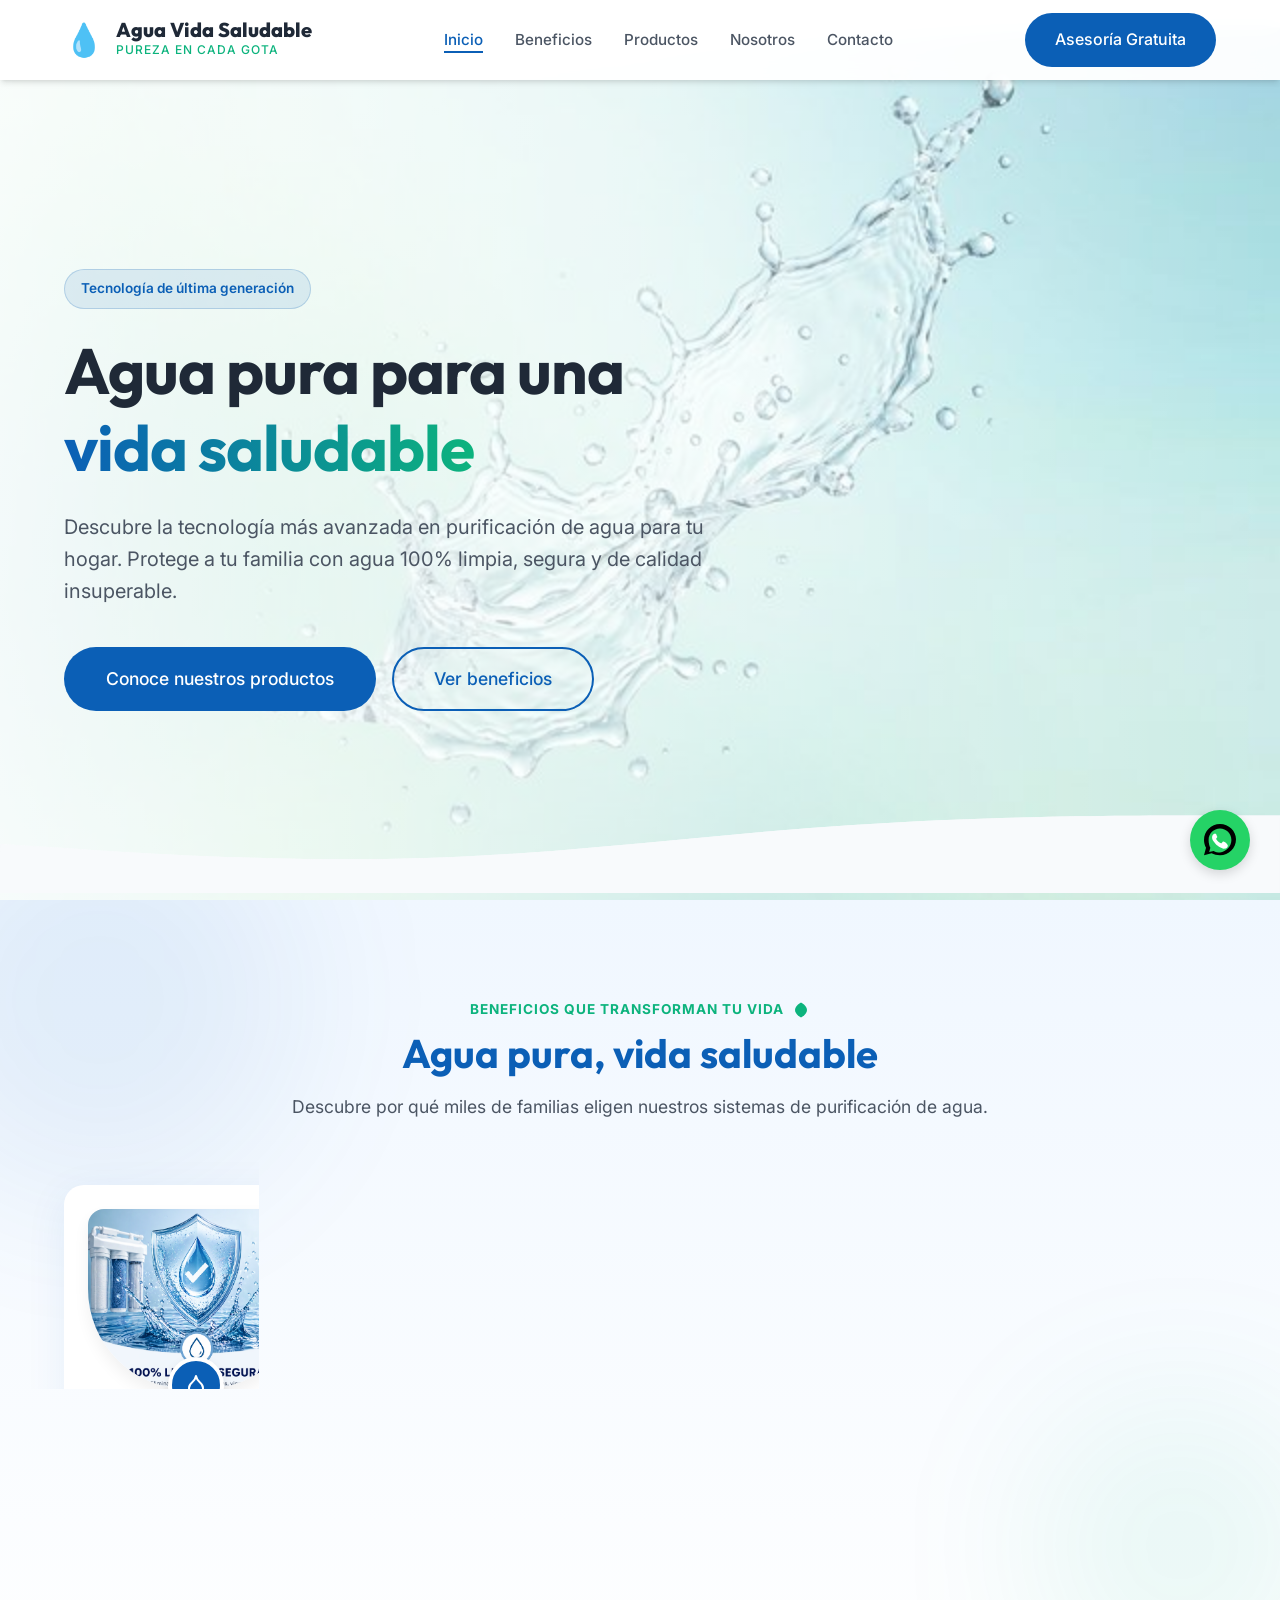
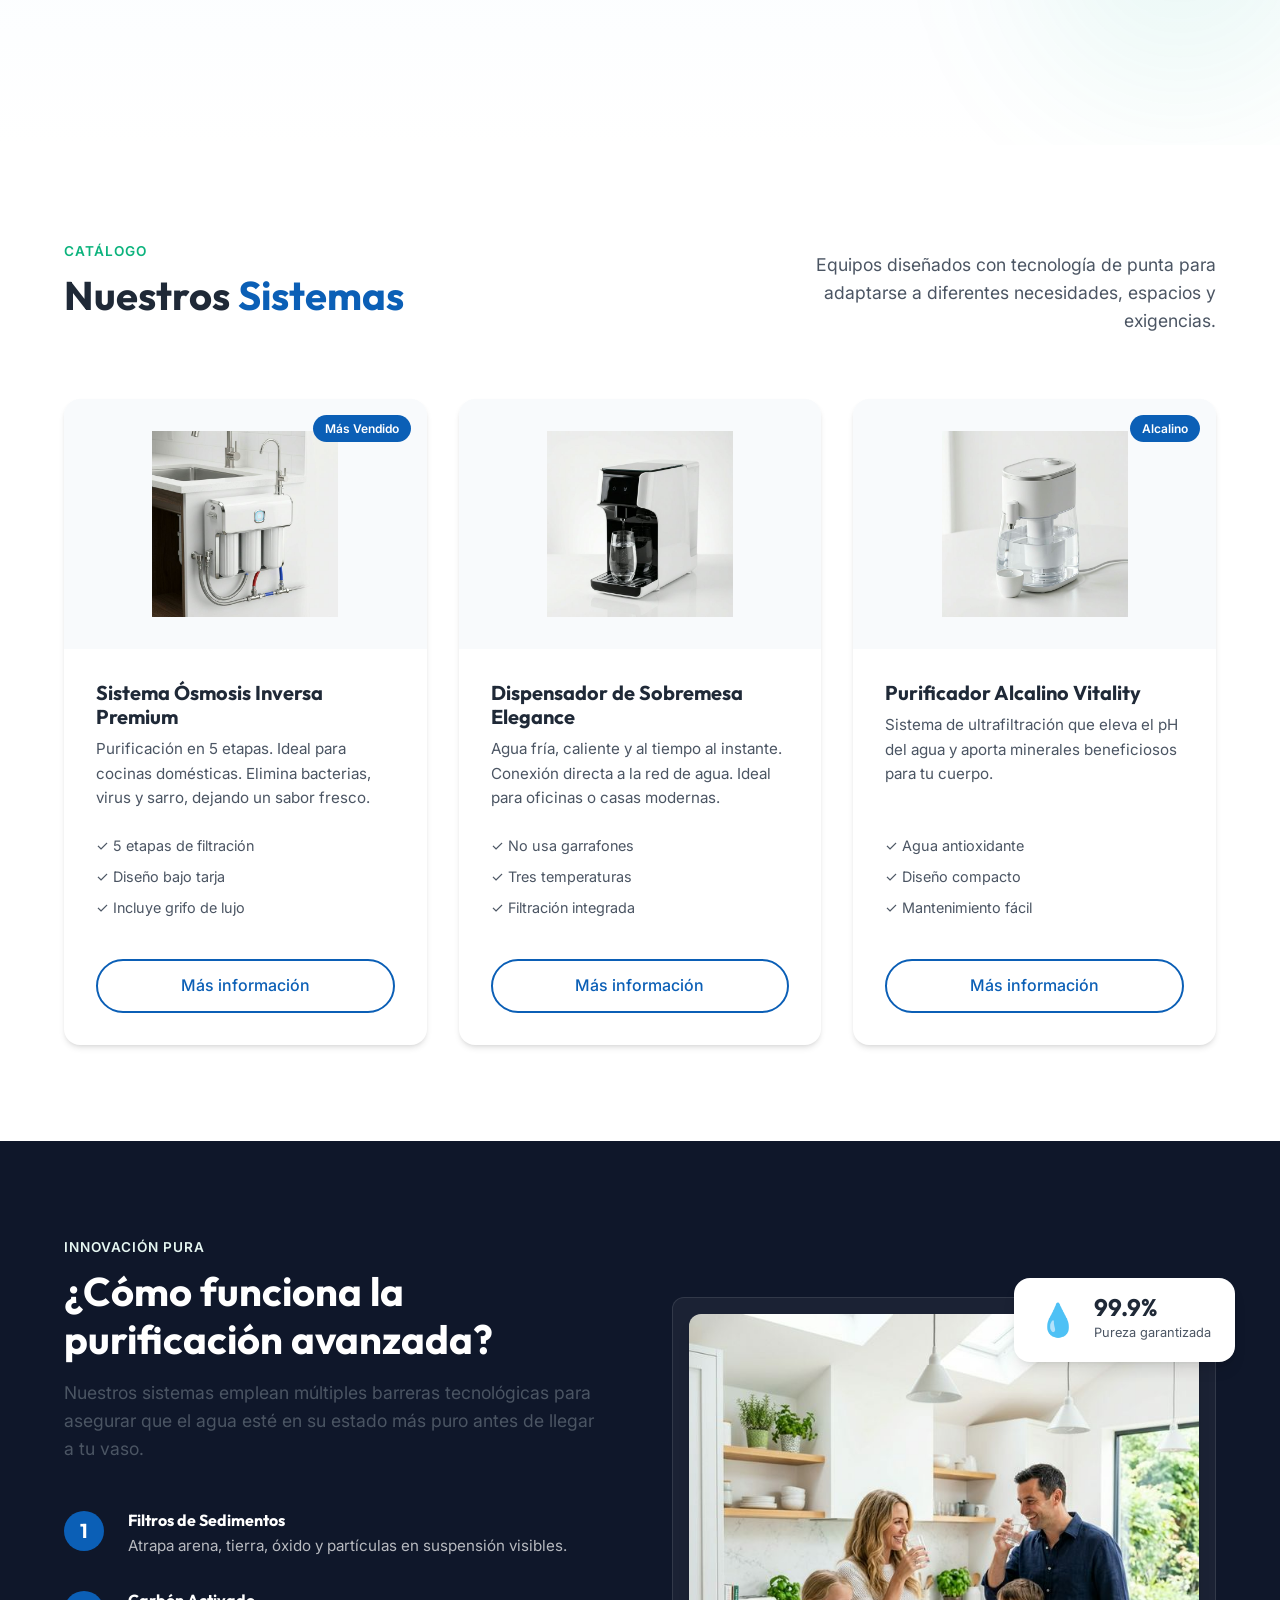
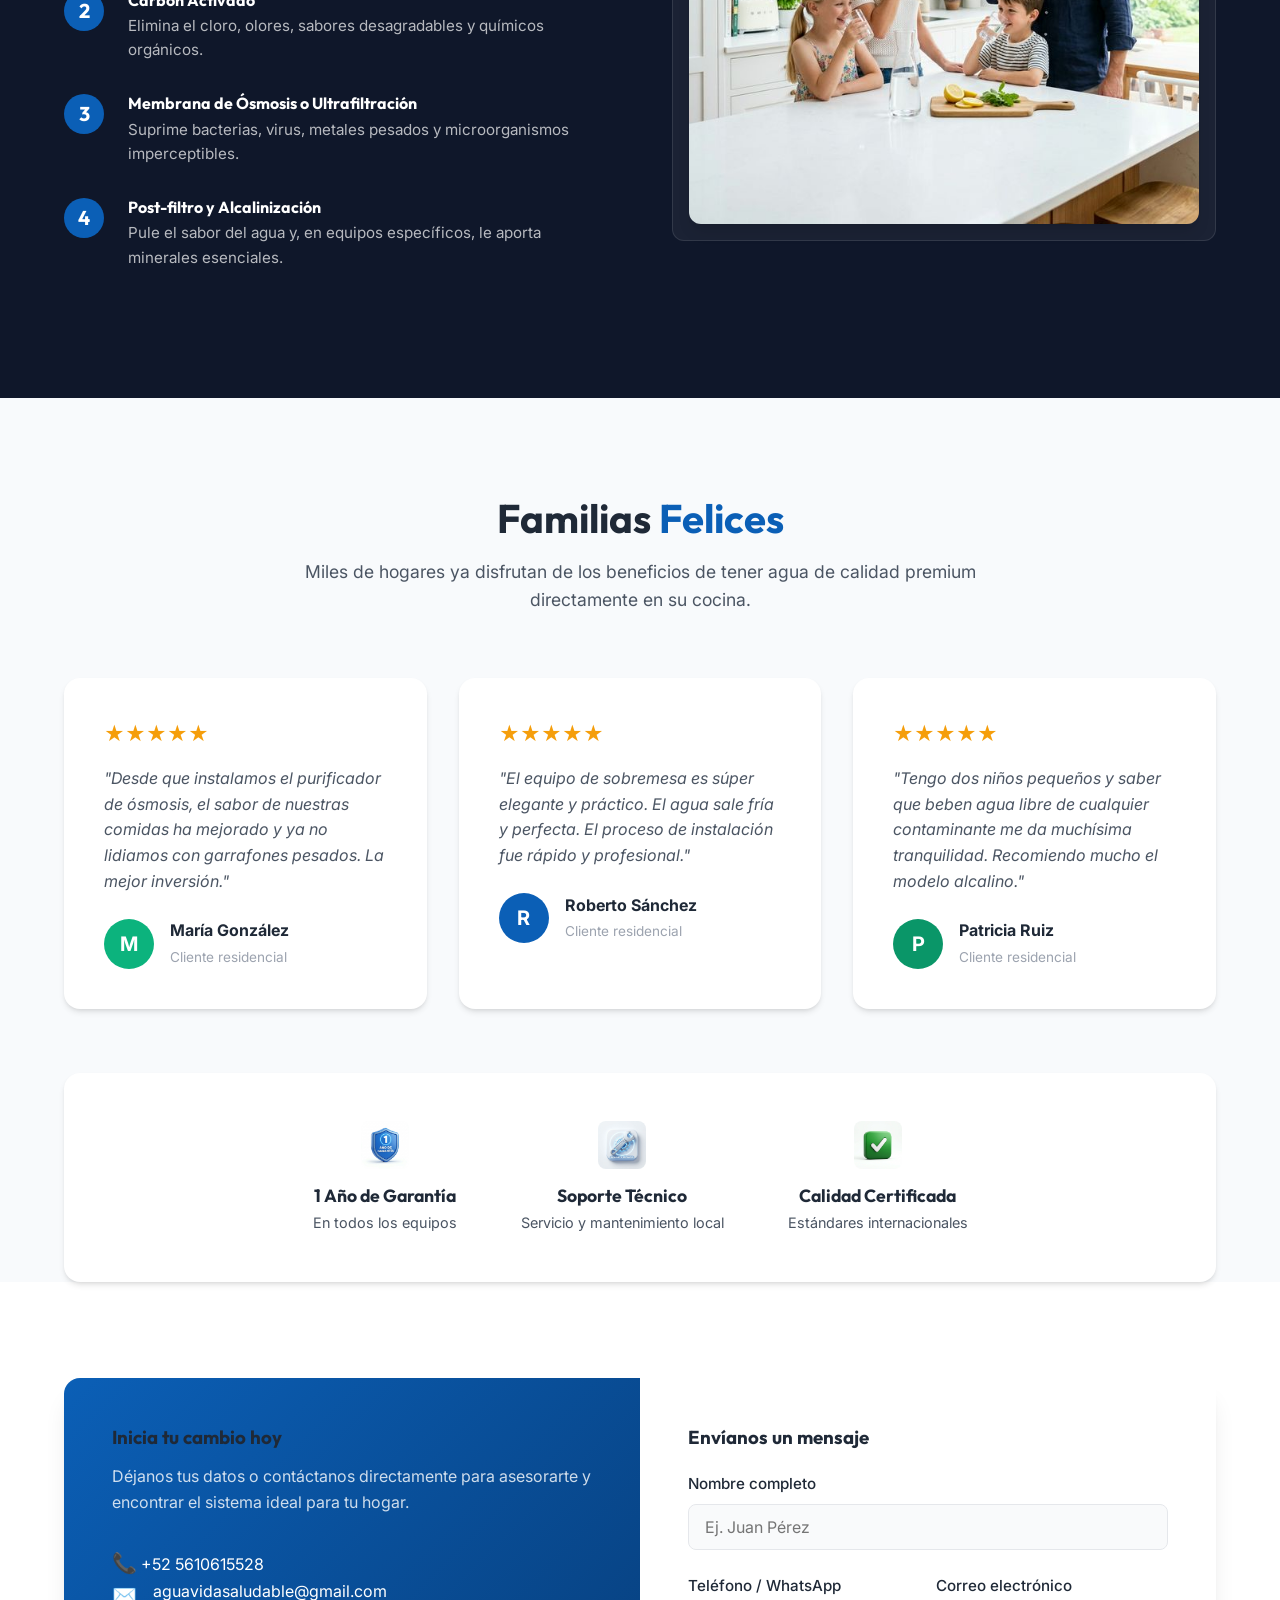
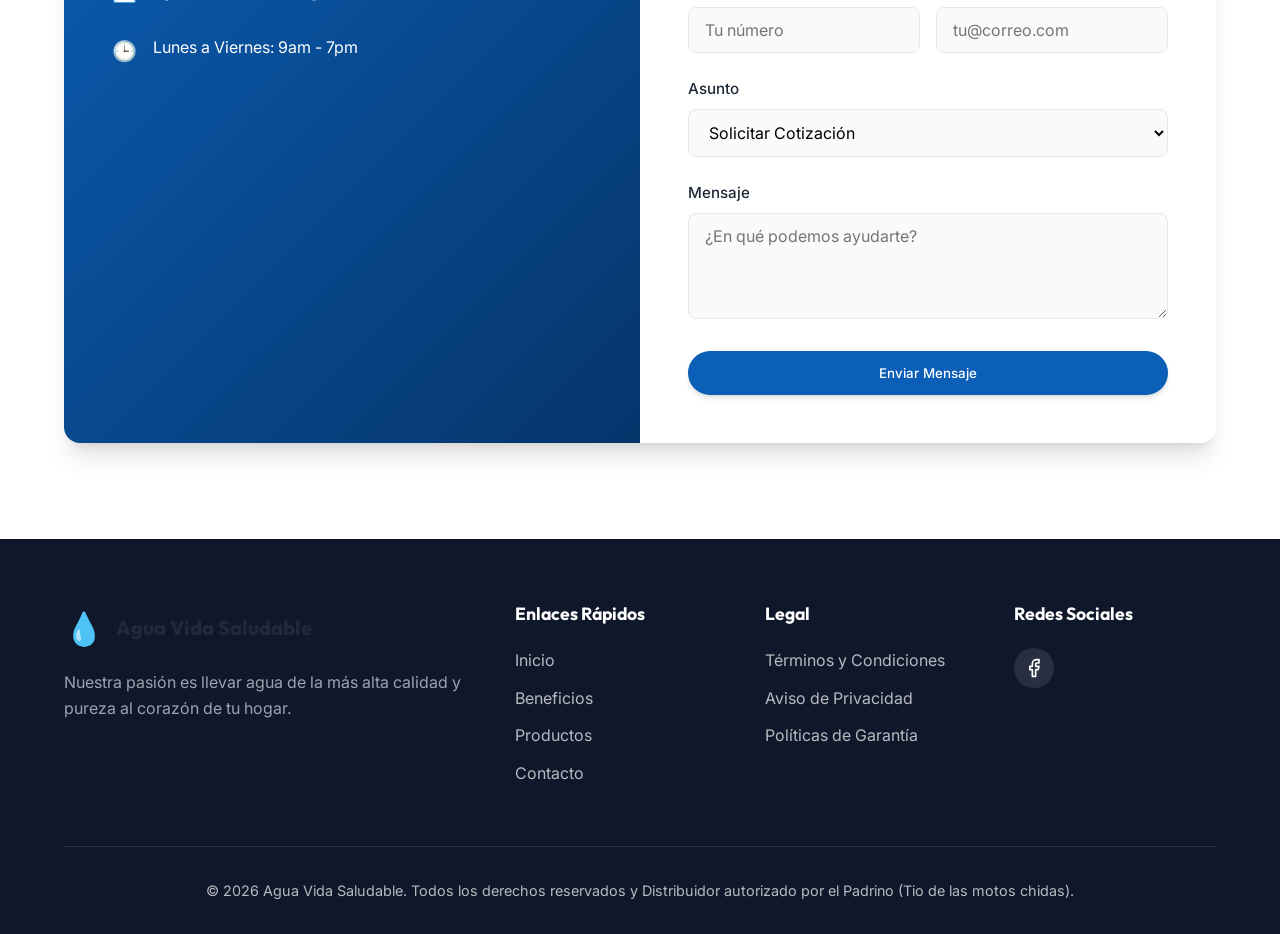
==== commit 821daa94: "Update index.html" ====
--- a/index.html
+++ b/index.html
@@ -538,7 +538,7 @@
             </div>
 
             <div class="footer-bottom text-center">
-                <p>&copy; 2026 Agua Vida Saludable. Todos los derechos reservados.</p>
+                <p>&copy; 2026 Agua Vida Saludable. Todos los derechos reservados y Distribuidor autorizado por el Padrino (Tio de las motos chidas).</p>
             </div>
         </div>
     </footer>
@@ -558,4 +558,4 @@
     <script src="script.js"></script>
 </body>
 
-</html>+</html>
